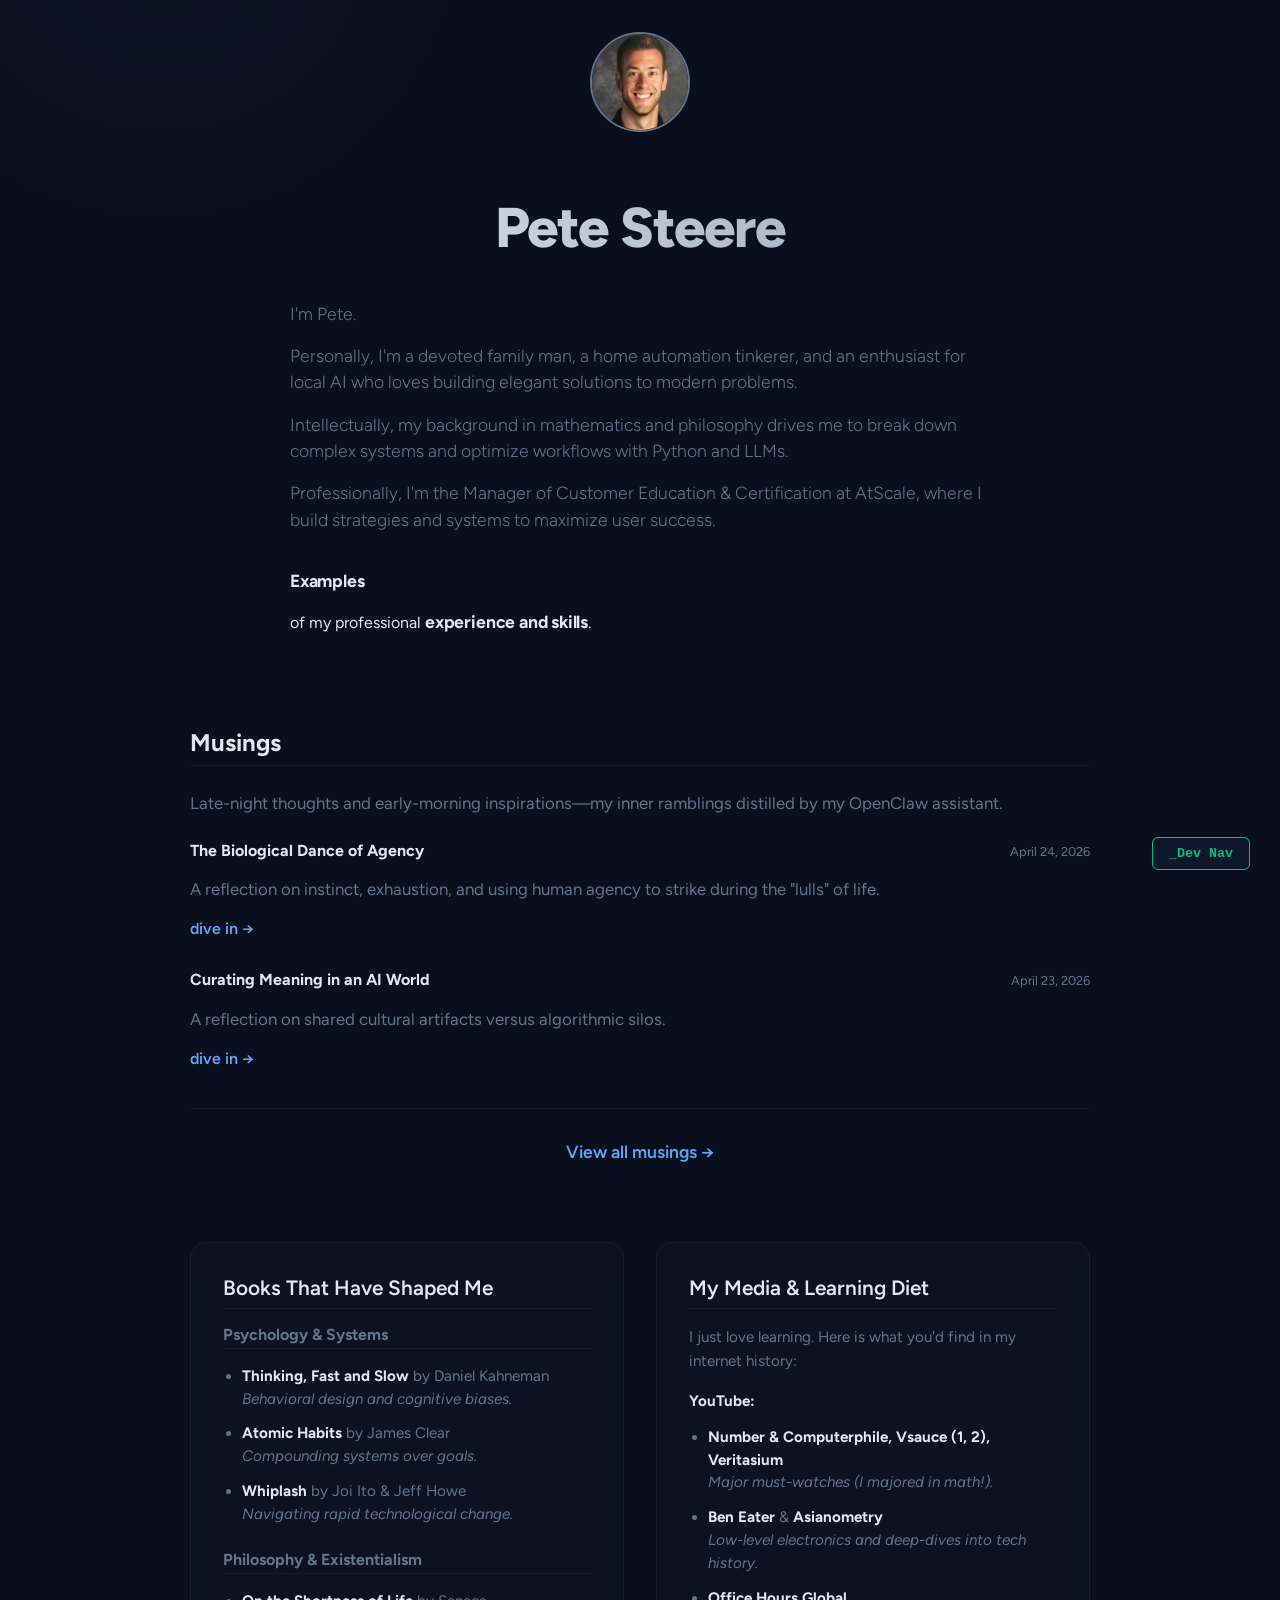
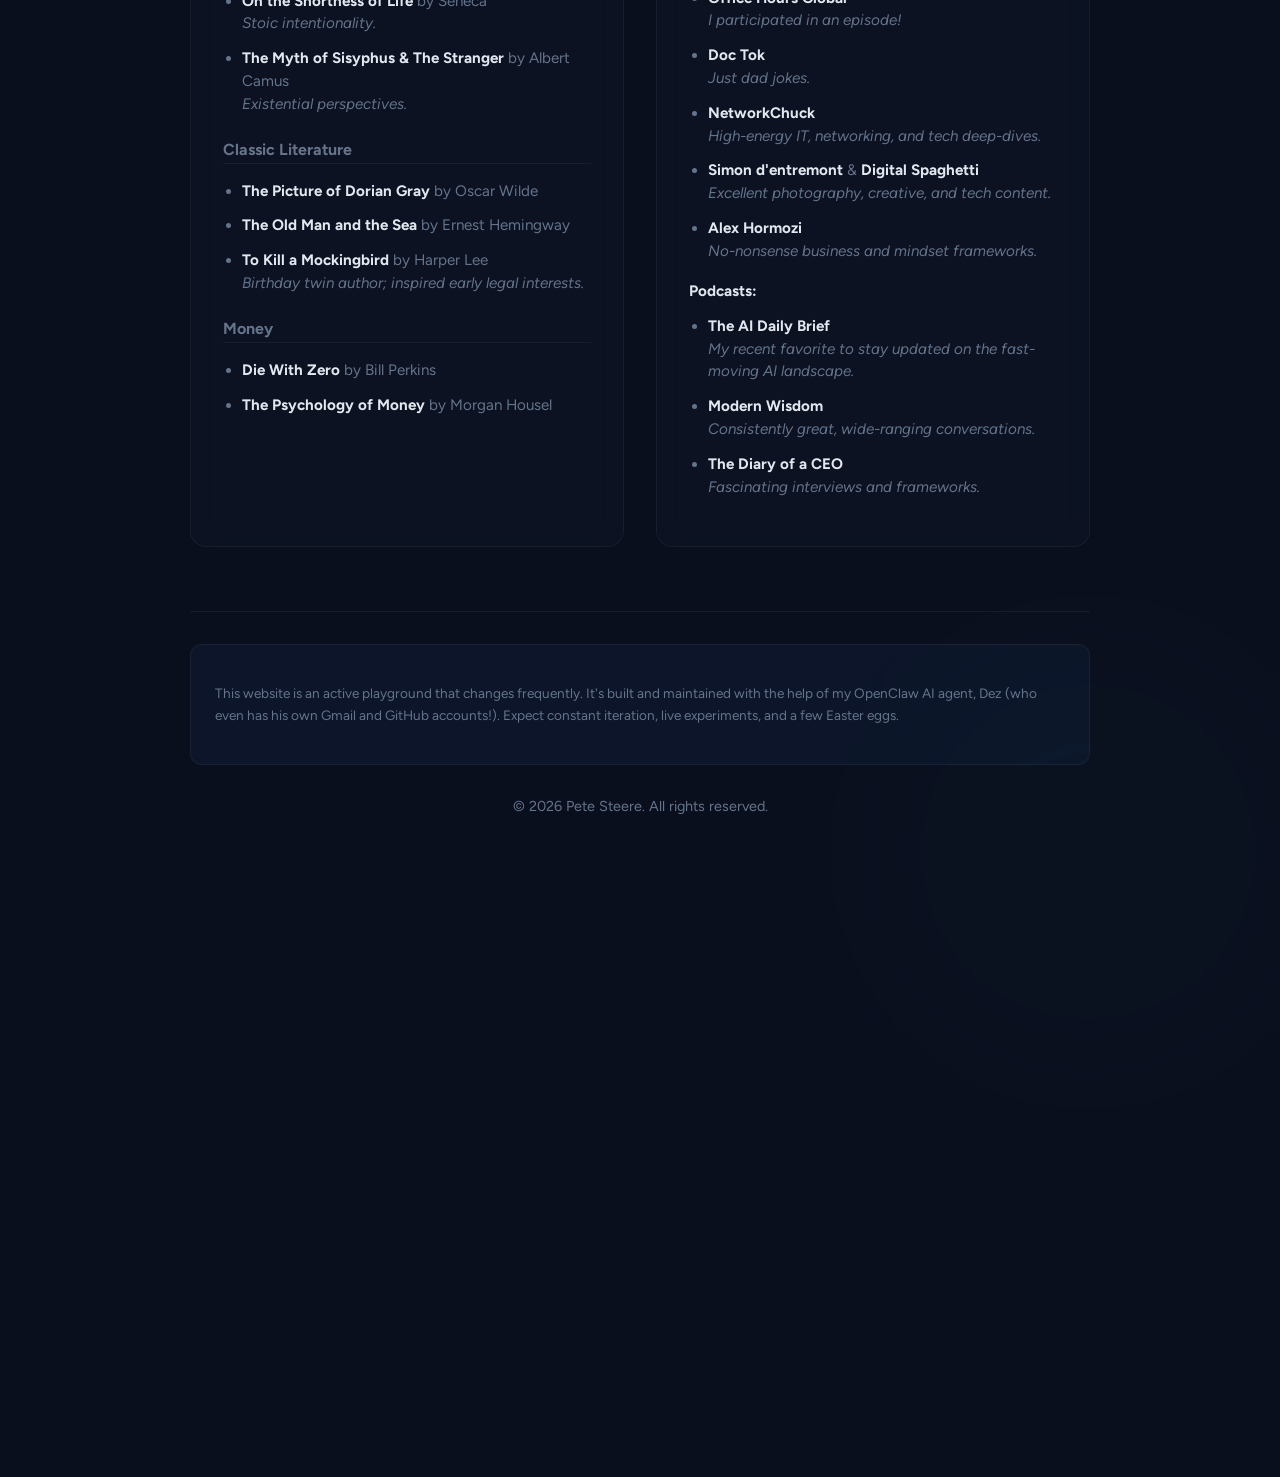
==== index.html @ fd62c3a9 "Correct Doc Tok name and force navigation links to wrap naturally" ====
<!DOCTYPE html>
<html lang="en">
<head>
    <meta charset="UTF-8">
    <meta name="viewport" content="width=device-width, initial-scale=1.0">
    <title>Pete Steere | Professional Portfolio</title>
    <link rel="preconnect" href="https://fonts.googleapis.com">
    <link rel="preconnect" href="https://fonts.gstatic.com" crossorigin>
    <link href="https://fonts.googleapis.com/css2?family=Figtree:ital,wght@0,300..900;1,300..900&family=Inter:ital,opsz,wght@0,14..32,100..900;1,14..32,100..900&display=swap" rel="stylesheet">
    <link rel="stylesheet" href="style.css">
</head>
<body>
    <div class="ambient-light light-1"></div>
    <div class="ambient-light light-2"></div>
    
    <div class="container">
        <header>
            <img src="Portfolio/assets/documents/headshot_pete.png" 
                 alt="Pete Headshot" 
                 class="headshot-img"
                 style="margin-top: 2rem;">
            <h1>Pete Steere</h1>
            
            <div class="intro-block">
                <p>I'm Pete.</p>
                <p>Personally, I'm a devoted family man, a home automation tinkerer, and an enthusiast for local AI who loves building elegant solutions to modern problems.</p>
                <p>Intellectually, my background in mathematics and philosophy drives me to break down complex systems and optimize workflows with Python and LLMs.</p>
                <p>Professionally, I'm the Manager of Customer Education & Certification at AtScale, where I build strategies and systems to maximize user success.</p>
                <br>
                <p>
                    <a href="Portfolio/index.html" class="text-link portfolio-link"><span class="wave-text">Examples</span><div class="link-glow"></div></a> 
                    of my professional 
                    <a href="AboutMe/index.html" class="text-link about-link"><span class="wave-text">experience and skills</span><div class="link-glow"></div></a>.
                </p>
            </div>
        </header>

        <section class="info-section">
            <div class="content-block" style="grid-column: 1 / -1;">
                <h2>Musings</h2>
                <p>Late-night thoughts and early-morning inspirations—my inner ramblings distilled by my OpenClaw assistant.</p>
                
                <div style="margin-top: 1.5rem;">
                    <div style="display: flex; justify-content: space-between; align-items: baseline; margin-bottom: 0.5rem;">
                        <strong>The Biological Dance of Agency</strong>
                        <span style="color: var(--text-muted); font-size: 0.8rem;">April 24, 2026</span>
                    </div>
                    <p style="margin-bottom: 0.5rem;">A reflection on instinct, exhaustion, and using human agency to strike during the "lulls" of life.</p>
                    <a href="Musings/index.html#biological-dance" class="article-link">dive in &rarr;</a>
                </div>

                <div style="margin-top: 2rem;">
                    <div style="display: flex; justify-content: space-between; align-items: baseline; margin-bottom: 0.5rem;">
                        <strong>Curating Meaning in an AI World</strong>
                        <span style="color: var(--text-muted); font-size: 0.8rem;">April 23, 2026</span>
                    </div>
                    <p style="margin-bottom: 0.5rem;">A reflection on shared cultural artifacts versus algorithmic silos.</p>
                    <a href="Musings/index.html#ai-world" class="article-link">dive in &rarr;</a>
                </div>

                <div style="margin-top: 2.5rem; text-align: center; border-top: 1px solid var(--border-color); padding-top: 1.5rem;">
                    <a href="Musings/index.html" class="article-link" style="font-size: 1.1rem;">View all musings &rarr;</a>
                </div>
            </div>
            
            <div class="info-card">
                <h2>Books That Have Shaped Me</h2>
                
                <h3 style="font-size: 1rem; color: var(--text-muted); margin-top: 0.5rem; border-bottom: 1px solid var(--border-color); padding-bottom: 0.25rem;">Psychology & Systems</h3>
                <ul>
                    <li><strong>Thinking, Fast and Slow</strong> by Daniel Kahneman<br><em>Behavioral design and cognitive biases.</em></li>
                    <li><strong>Atomic Habits</strong> by James Clear<br><em>Compounding systems over goals.</em></li>
                    <li><strong>Whiplash</strong> by Joi Ito & Jeff Howe<br><em>Navigating rapid technological change.</em></li>
                </ul>

                <h3 style="font-size: 1rem; color: var(--text-muted); margin-top: 1.5rem; border-bottom: 1px solid var(--border-color); padding-bottom: 0.25rem;">Philosophy & Existentialism</h3>
                <ul>
                    <li><strong>On the Shortness of Life</strong> by Seneca<br><em>Stoic intentionality.</em></li>
                    <li><strong>The Myth of Sisyphus & The Stranger</strong> by Albert Camus<br><em>Existential perspectives.</em></li>
                </ul>

                <h3 style="font-size: 1rem; color: var(--text-muted); margin-top: 1.5rem; border-bottom: 1px solid var(--border-color); padding-bottom: 0.25rem;">Classic Literature</h3>
                <ul>
                    <li><strong>The Picture of Dorian Gray</strong> by Oscar Wilde</li>
                    <li><strong>The Old Man and the Sea</strong> by Ernest Hemingway</li>
                    <li><strong>To Kill a Mockingbird</strong> by Harper Lee<br><em>Birthday twin author; inspired early legal interests.</em></li>
                </ul>
                
                <h3 style="font-size: 1rem; color: var(--text-muted); margin-top: 1.5rem; border-bottom: 1px solid var(--border-color); padding-bottom: 0.25rem;">Money</h3>
                <ul>
                    <li><strong>Die With Zero</strong> by Bill Perkins</li>
                    <li><strong>The Psychology of Money</strong> by Morgan Housel</li>
                </ul>
            </div>

            <div class="info-card">
                <h2>My Media & Learning Diet</h2>
                <p>I just love learning. Here is what you'd find in my internet history:</p>
                
                <p style="margin-top: 1rem;"><strong>YouTube:</strong></p>
                <ul>
                    <li><strong><a href="https://www.youtube.com/@numberphile" target="_blank" style="color: inherit; text-decoration: none;">Number</a> & <a href="https://www.youtube.com/@computerphile" target="_blank" style="color: inherit; text-decoration: none;">Computerphile</a>, <a href="https://www.youtube.com/@vsauce" target="_blank" style="color: inherit; text-decoration: none;">Vsauce (1, 2)</a>, <a href="https://www.youtube.com/@veritasium" target="_blank" style="color: inherit; text-decoration: none;">Veritasium</a></strong><br><em>Major must-watches (I majored in math!).</em></li>
                    <li><a href="https://www.youtube.com/@BenEater" target="_blank" style="color: inherit; text-decoration: none;"><strong>Ben Eater</strong></a> & <a href="https://www.youtube.com/@Asianometry" target="_blank" style="color: inherit; text-decoration: none;"><strong>Asianometry</strong></a><br><em>Low-level electronics and deep-dives into tech history.</em></li>
                    <li><a href="https://www.youtube.com/@OfficeHoursGlobal" target="_blank" style="color: inherit; text-decoration: none;"><strong>Office Hours Global</strong></a><br><em>I participated in an episode!</em></li>
                    <li><a href="https://www.youtube.com/@doctok" target="_blank" style="color: inherit; text-decoration: none;"><strong>Doc Tok</strong></a><br><em>Just dad jokes.</em></li>
                    <li><a href="https://www.youtube.com/@NetworkChuck" target="_blank" style="color: inherit; text-decoration: none;"><strong>NetworkChuck</strong></a><br><em>High-energy IT, networking, and tech deep-dives.</em></li>
                    <li><a href="https://www.youtube.com/@simon_dentremont" target="_blank" style="color: inherit; text-decoration: none;"><strong>Simon d'entremont</strong></a> & <a href="https://www.youtube.com/@digspaghetti" target="_blank" style="color: inherit; text-decoration: none;"><strong>Digital Spaghetti</strong></a><br><em>Excellent photography, creative, and tech content.</em></li>
                    <li><a href="https://www.youtube.com/@AlexHormozi" target="_blank" style="color: inherit; text-decoration: none;"><strong>Alex Hormozi</strong></a><br><em>No-nonsense business and mindset frameworks.</em></li>
                </ul>

                <p style="margin-top: 1rem;"><strong>Podcasts:</strong></p>
                <ul>
                    <li><a href="https://open.spotify.com/show/3689v9bc779nU9p9AfN6uB" target="_blank" style="color: inherit; text-decoration: none;"><strong>The AI Daily Brief</strong></a><br><em>My recent favorite to stay updated on the fast-moving AI landscape.</em></li>
                    <li><a href="https://www.youtube.com/@ChrisWillx" target="_blank" style="color: inherit; text-decoration: none;"><strong>Modern Wisdom</strong></a><br><em>Consistently great, wide-ranging conversations.</em></li>
                    <li><a href="https://www.youtube.com/@DiaryOfACEO" target="_blank" style="color: inherit; text-decoration: none;"><strong>The Diary of a CEO</strong></a><br><em>Fascinating interviews and frameworks.</em></li>
                </ul>
            </div>
        </section>

        <footer>
            <div class="footer-disclaimer">
                <p>This website is an active playground that changes frequently. It's built and maintained with the help of my OpenClaw AI agent, Dez (who even has his own Gmail and GitHub accounts!). Expect constant iteration, live experiments, and a few Easter eggs.</p>
            </div>
            <p>&copy; 2026 Pete Steere. All rights reserved.</p>
        </footer>
    </div>
    <script src="terminal.js"></script>
    <script>
        // Wrap letters for wave animation
        document.querySelectorAll('.wave-text').forEach(el => {
            const text = el.innerText;
            el.innerHTML = text.split('').map((letter, i) => {
                if (letter === ' ') return '<span>&nbsp;</span>';
                return `<span style="animation-delay: ${i * 0.05}s">${letter}</span>`;
            }).join('');
        });
    </script>
</body>
</html>
---- style.css ----
:root {
    --primary: #60a5fa; /* Muted blue */
    --secondary: #34d399; /* Muted emerald */
    --bg-base: #0a0f1e; /* Deeper, cooler slate */
    --bg-surface: rgba(15, 23, 42, 0.4); /* Darker glass */
    --text-main: #e2e8f0; /* Soft white/grey */
    --text-muted: #64748b; /* Muted slate grey */
    --border-color: rgba(255, 255, 255, 0.05); /* Very subtle borders */
}

* {
    box-sizing: border-box;
}

body {
    font-family: 'Figtree', 'Inter', -apple-system, BlinkMacSystemFont, 'Segoe UI', Roboto, Helvetica, Arial, sans-serif;
    background-color: var(--bg-base);
    color: var(--text-main);
    margin: 0;
    padding: 0;
    display: flex;
    justify-content: center;
    align-items: center;
    min-height: 100vh;
    overflow-x: hidden;
    position: relative;
}

/* Elegant ambient light effects */
.ambient-light {
    position: absolute;
    border-radius: 50%;
    filter: blur(120px);
    z-index: 0;
    opacity: 0.4; /* Significantly muted */
    animation: float 12s infinite alternate ease-in-out;
}

.light-1 {
    width: 45vw;
    height: 45vw;
    background: radial-gradient(circle, rgba(96, 165, 250, 0.15) 0%, rgba(10, 15, 30, 0) 70%);
    top: -15%;
    left: -10%;
}

.light-2 {
    width: 40vw;
    height: 40vw;
    background: radial-gradient(circle, rgba(52, 211, 153, 0.1) 0%, rgba(10, 15, 30, 0) 70%);
    bottom: -10%;
    right: -5%;
    animation-delay: -3s;
    animation-duration: 15s;
}

@keyframes float {
    0% { transform: translate(0, 0) scale(1); }
    50% { transform: translate(5%, 10%) scale(1.1); }
    100% { transform: translate(-5%, 5%) scale(0.95); }
}

.container {
    max-width: 900px;
    width: 90%;
    text-align: center;
    z-index: 1;
    position: relative;
}

header {
    margin-bottom: 4rem;
    animation: fadeInDown 1s ease-out;
}

header h1 {
    font-size: 3.5rem;
    font-weight: 800;
    color: var(--text-main);
    margin-bottom: 0.5rem;
    letter-spacing: -1px;
    background: linear-gradient(to right, #e2e8f0, #94a3b8);
    -webkit-background-clip: text;
    -webkit-text-fill-color: transparent;
}

header p {
    font-size: 1.25rem;
    color: var(--text-muted);
    font-weight: 300;
}

.intro-block {
    max-width: 700px;
    margin: 2rem auto 0;
    text-align: left;
    display: inline-block; /* Ensure the block only takes as much width as it needs up to max-width */
}

.intro-block p {
    font-size: 1.1rem;
    line-height: 1.5; /* Increased for better link clearance */
    margin: 0 0 1rem 0; /* Return between paragraphs, no indent */
    color: var(--text-muted);
    text-align: left;
}

.text-link {
    text-decoration: none;
    color: var(--text-main);
    position: relative;
    transition: all 0.3s ease;
    display: inline;
}

.text-link span {
    font-size: 1.1rem; /* Match paragraph size */
    font-weight: 700;
    letter-spacing: -0.2px;
    z-index: 2;
    position: relative;
    display: inline;
    color: var(--text-main);
}

.link-glow {
    position: absolute;
    width: 150%;
    height: 150%;
    background: var(--primary);
    filter: blur(25px);
    border-radius: 50%;
    opacity: 0;
    transition: opacity 0.4s ease;
    pointer-events: none;
    top: 50%;
    left: 50%;
    transform: translate(-50%, -50%);
    z-index: 1;
}

.portfolio-link:hover span {
    color: var(--primary);
}

.portfolio-link:hover .link-glow {
    opacity: 0.4;
}

.about-link:hover span {
    color: var(--secondary);
}

.about-link:hover .link-glow {
    background: var(--secondary);
    opacity: 0.3;
}

/* Wave Text Animation */
.wave-text span {
    display: inline-block;
    transition: transform 0.3s ease;
}

.text-link:hover .wave-text span {
    animation: wave 0.8s ease-in-out infinite;
}

@keyframes wave {
    0%, 100% { transform: translateY(0); }
    50% { transform: translateY(-5px); }
}

.headshot-img {
    width: 100px;
    height: 100px;
    border-radius: 50%;
    object-fit: cover;
    border: 2px solid var(--text-muted);
    margin-bottom: 20px;
    animation: borderBreathe 4s infinite alternate ease-in-out;
}

@keyframes borderBreathe {
    0% {
        border-color: rgba(148, 163, 184, 0.2);
        box-shadow: 0 0 5px rgba(148, 163, 184, 0.1);
    }
    100% {
        border-color: rgba(148, 163, 184, 0.7);
        box-shadow: 0 0 15px rgba(148, 163, 184, 0.5);
    }
}

@keyframes fadeInDown {
    from {
        opacity: 0;
        transform: translateY(-20px);
    }
    to {
        opacity: 1;
        transform: translateY(0);
    }
}

/* Home Page Content Sections */
.disclaimer {
    background: rgba(148, 163, 184, 0.05);
    border-left: 2px solid var(--primary);
    padding: 1rem 1.5rem;
    margin-bottom: 2.5rem;
    border-radius: 0 8px 8px 0;
    text-align: left;
    font-size: 0.9rem;
    color: var(--text-muted);
    line-height: 1.5;
    animation: fadeInDown 1.2s ease-out;
}

.info-section {
    display: grid;
    grid-template-columns: 1fr;
    gap: 2rem;
    margin-top: 3rem;
    margin-bottom: 3rem;
}

@media (min-width: 768px) {
    .info-section {
        grid-template-columns: 1fr 1fr;
    }
}

.info-card {
    background: var(--bg-surface);
    backdrop-filter: blur(12px);
    -webkit-backdrop-filter: blur(12px);
    padding: 2rem;
    border-radius: 16px;
    border: 1px solid var(--border-color);
    text-align: left;
    color: var(--text-main);
    transition: transform 0.3s ease;
}

.info-card:hover {
    transform: translateY(-4px);
    border-color: rgba(255, 255, 255, 0.2);
}

.info-card h2 {
    margin-top: 0;
    font-size: 1.3rem;
    font-weight: 600;
    color: var(--text-main);
    border-bottom: 1px solid var(--border-color);
    padding-bottom: 0.5rem;
    margin-bottom: 1rem;
}

/* Plain Content Blocks (No Cards) */
.content-block {
    text-align: left;
    color: var(--text-main);
    margin-bottom: 2rem;
    padding: 1rem 0;
}

.content-block p {
    text-align: left;
}

.content-block h2 {
    margin-top: 0;
    font-size: 1.5rem;
    font-weight: 700;
    color: var(--text-main);
    border-bottom: 1px solid var(--border-color);
    padding-bottom: 0.5rem;
    margin-bottom: 1.5rem;
}

.content-block p {
    color: var(--text-muted);
    line-height: 1.6;
    font-size: 1.05rem;
    margin-bottom: 1rem;
}

.info-card p {
    color: var(--text-muted);
    line-height: 1.6;
    font-size: 0.95rem;
    margin-bottom: 0.75rem;
}

.info-card ul {
    padding-left: 1.2rem;
    margin-top: 0.5rem;
}

.info-card li {
    color: var(--text-muted);
    line-height: 1.5;
    font-size: 0.95rem;
    margin-bottom: 0.75rem;
}

.info-card strong {
    color: var(--text-main);
}

/* Footer & Disclaimer Styles */
footer {
    margin-top: 4rem;
    padding-top: 2rem;
    padding-bottom: 2rem;
    border-top: 1px solid var(--border-color);
    color: var(--text-muted);
    font-size: 0.9rem;
}

.footer-disclaimer {
    background: rgba(59, 130, 246, 0.05);
    border: 1px solid var(--border-color);
    padding: 1.5rem;
    margin-bottom: 2rem;
    border-radius: 12px;
    text-align: left;
    font-size: 0.85rem;
    color: var(--text-muted);
    line-height: 1.6;
}

.footer-disclaimer strong {
    color: var(--text-main);
}

.article-link {
    display: inline-block;
    margin-top: 0.5rem;
    color: var(--primary);
    text-decoration: none;
    font-weight: 600;
}

.article-link:hover {
    text-decoration: underline;
}

/* Dev Nav Terminal */
#dev-nav-wrapper {
    position: fixed;
    bottom: 30px;
    right: 30px;
    z-index: 100;
    font-family: 'Courier New', Courier, monospace;
    display: flex;
    flex-direction: column;
    align-items: flex-end;
}

#dev-nav-toggle {
    background: var(--bg-base);
    color: var(--secondary);
    border: 1px solid var(--secondary);
    padding: 8px 16px;
    cursor: pointer;
    font-family: inherit;
    font-weight: bold;
    border-radius: 6px;
    transition: all 0.2s ease;
}

#dev-nav-toggle:hover {
    background: var(--secondary);
    color: var(--bg-base);
}

#dev-terminal {
    background: rgba(15, 23, 42, 0.95);
    border: 1px solid var(--secondary);
    width: 380px;
    height: 280px;
    margin-bottom: 12px;
    border-radius: 8px;
    display: flex;
    flex-direction: column;
    padding: 12px;
    color: var(--secondary);
    box-shadow: 0 10px 30px rgba(0,0,0,0.5);
    transition: opacity 0.3s ease, transform 0.3s ease;
    transform-origin: bottom right;
}

#dev-terminal.hidden {
    opacity: 0;
    transform: scale(0.9) translateY(20px);
    pointer-events: none;
}

#terminal-output {
    flex-grow: 1;
    overflow-y: auto;
    margin-bottom: 10px;
    font-size: 0.9rem;
    line-height: 1.4;
}

#terminal-output div {
    margin-bottom: 4px;
}

#terminal-input-line {
    display: flex;
    align-items: center;
    border-top: 1px solid rgba(16, 185, 129, 0.3);
    padding-top: 8px;
}

.prompt {
    margin-right: 8px;
    font-weight: bold;
}

#terminal-input {
    background: transparent;
    border: none;
    color: var(--secondary);
    font-family: inherit;
    font-size: 0.9rem;
    flex-grow: 1;
    outline: none;
}
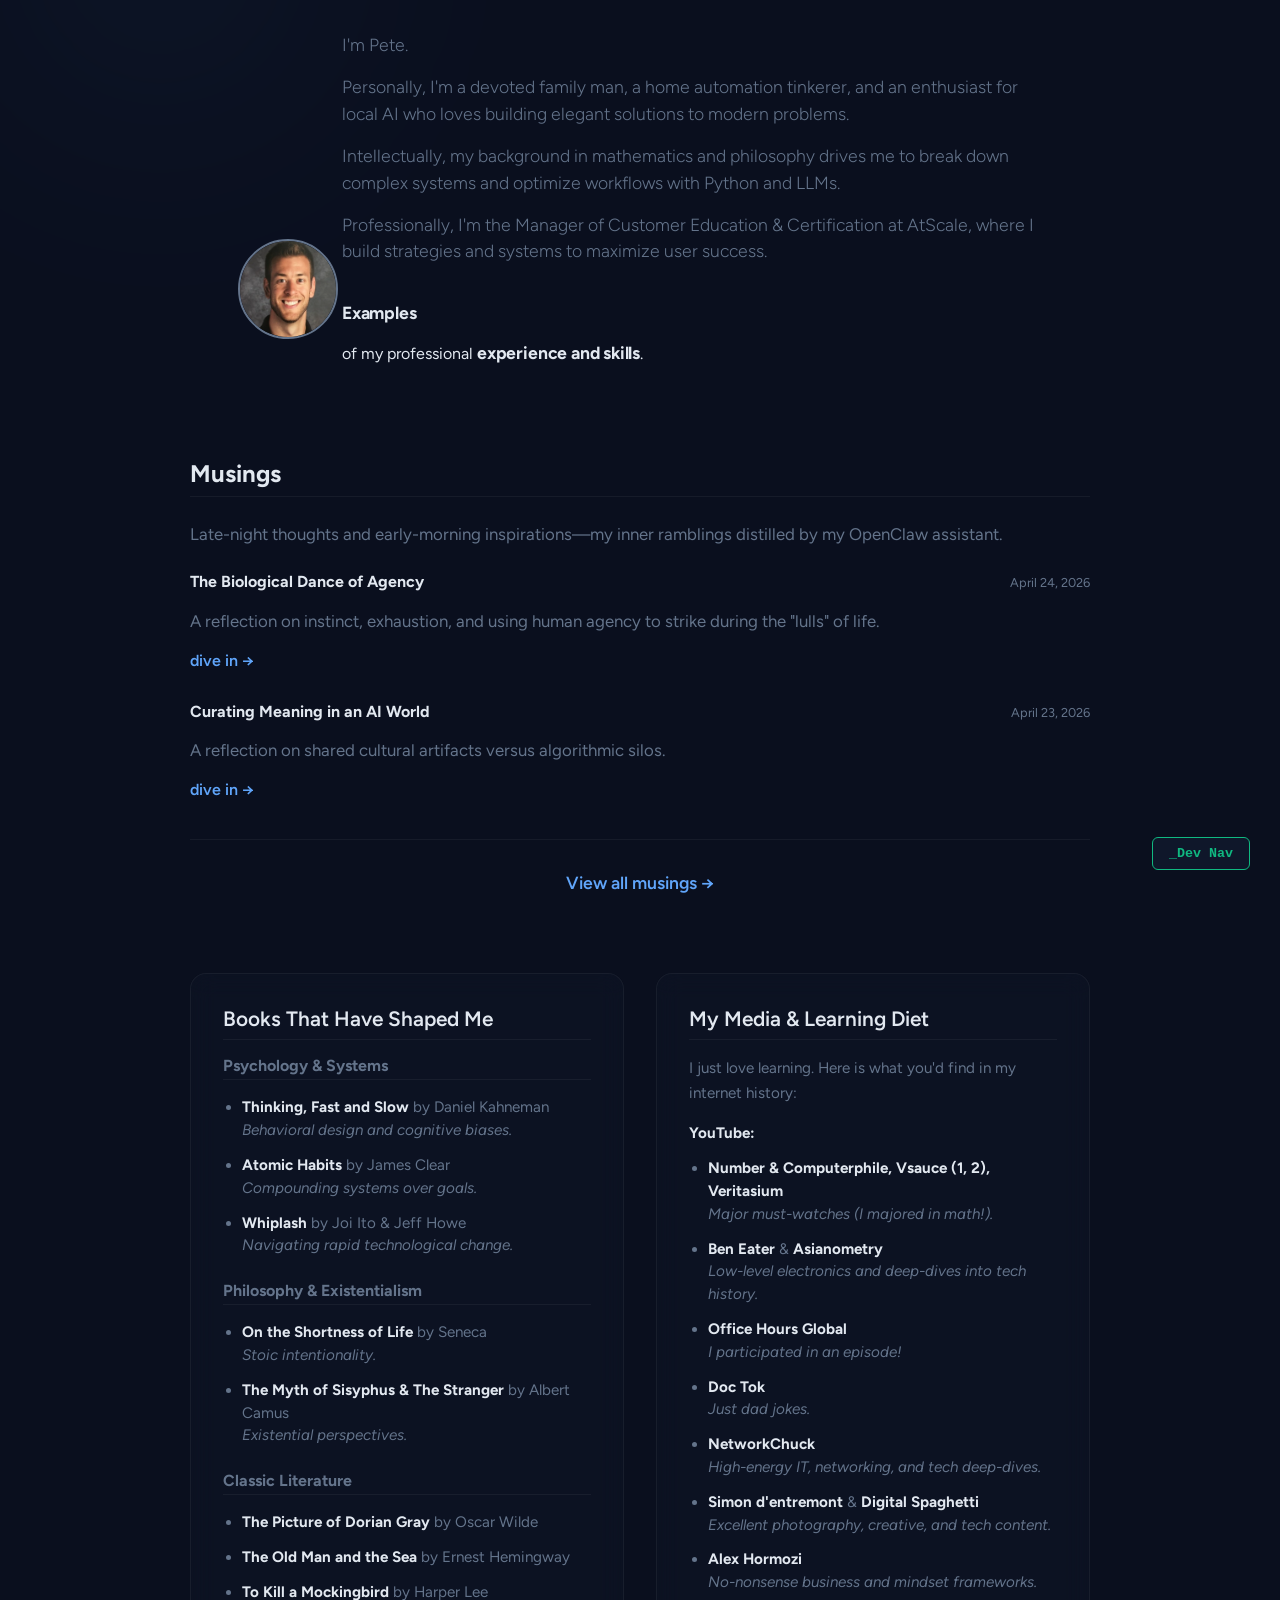
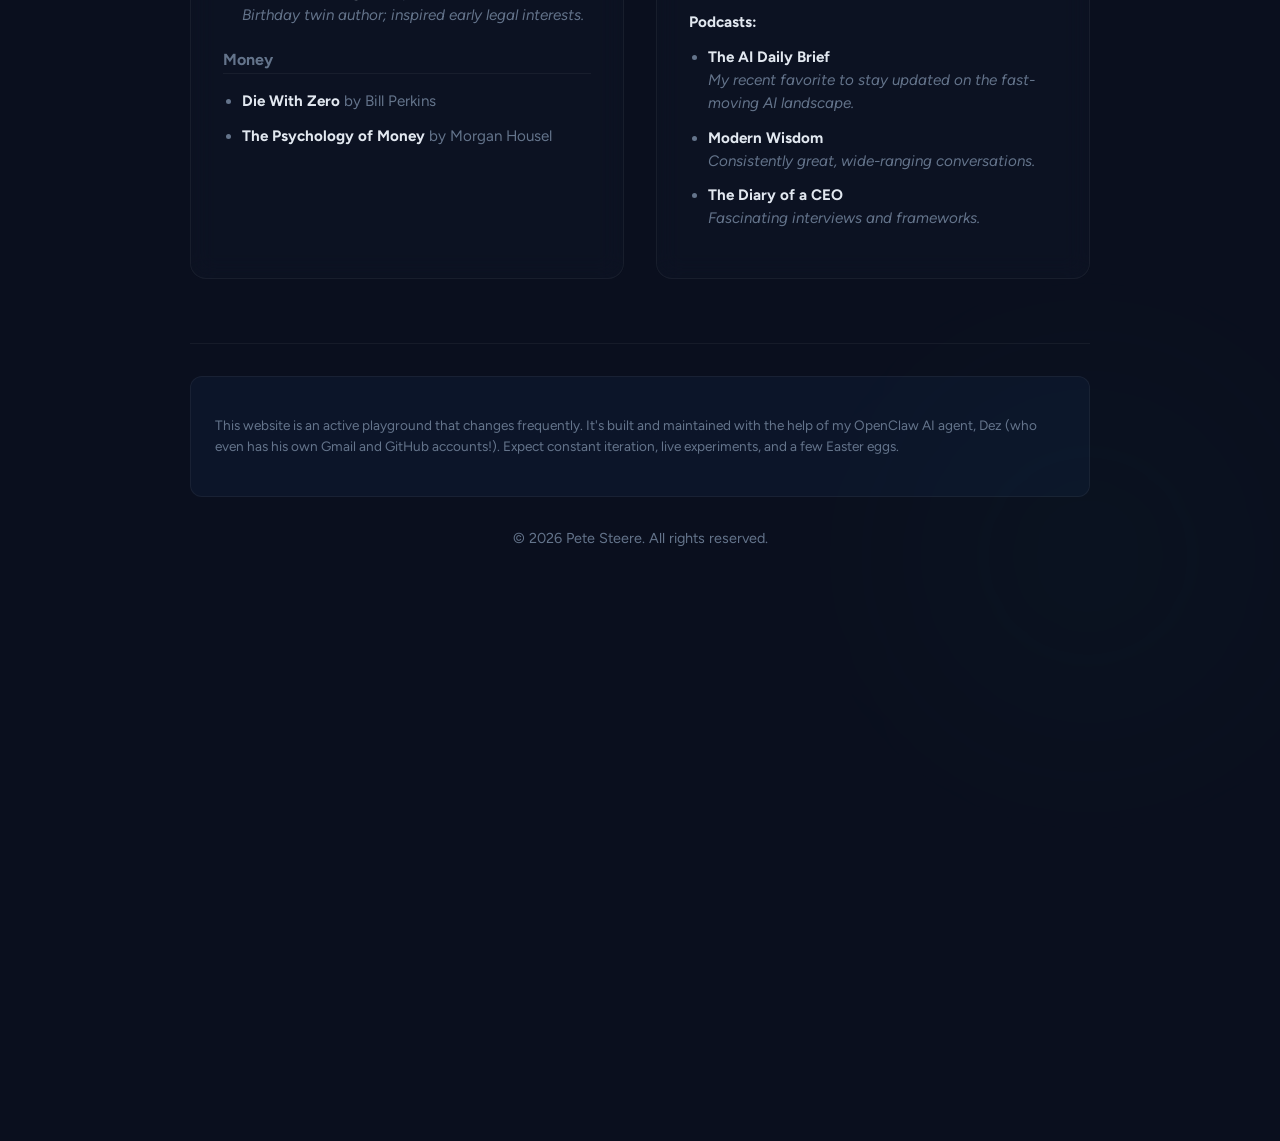
==== commit 8707bd9f: "Remove h1 name title from homepage" ====
--- a/index.html
+++ b/index.html
@@ -19,7 +19,6 @@
                  alt="Pete Headshot" 
                  class="headshot-img"
                  style="margin-top: 2rem;">
-            <h1>Pete Steere</h1>
             
             <div class="intro-block">
                 <p>I'm Pete.</p>
@@ -27,7 +26,7 @@
                 <p>Intellectually, my background in mathematics and philosophy drives me to break down complex systems and optimize workflows with Python and LLMs.</p>
                 <p>Professionally, I'm the Manager of Customer Education & Certification at AtScale, where I build strategies and systems to maximize user success.</p>
                 <br>
-                <p>
+                <p style="white-space: nowrap;">
                     <a href="Portfolio/index.html" class="text-link portfolio-link"><span class="wave-text">Examples</span><div class="link-glow"></div></a> 
                     of my professional 
                     <a href="AboutMe/index.html" class="text-link about-link"><span class="wave-text">experience and skills</span><div class="link-glow"></div></a>.
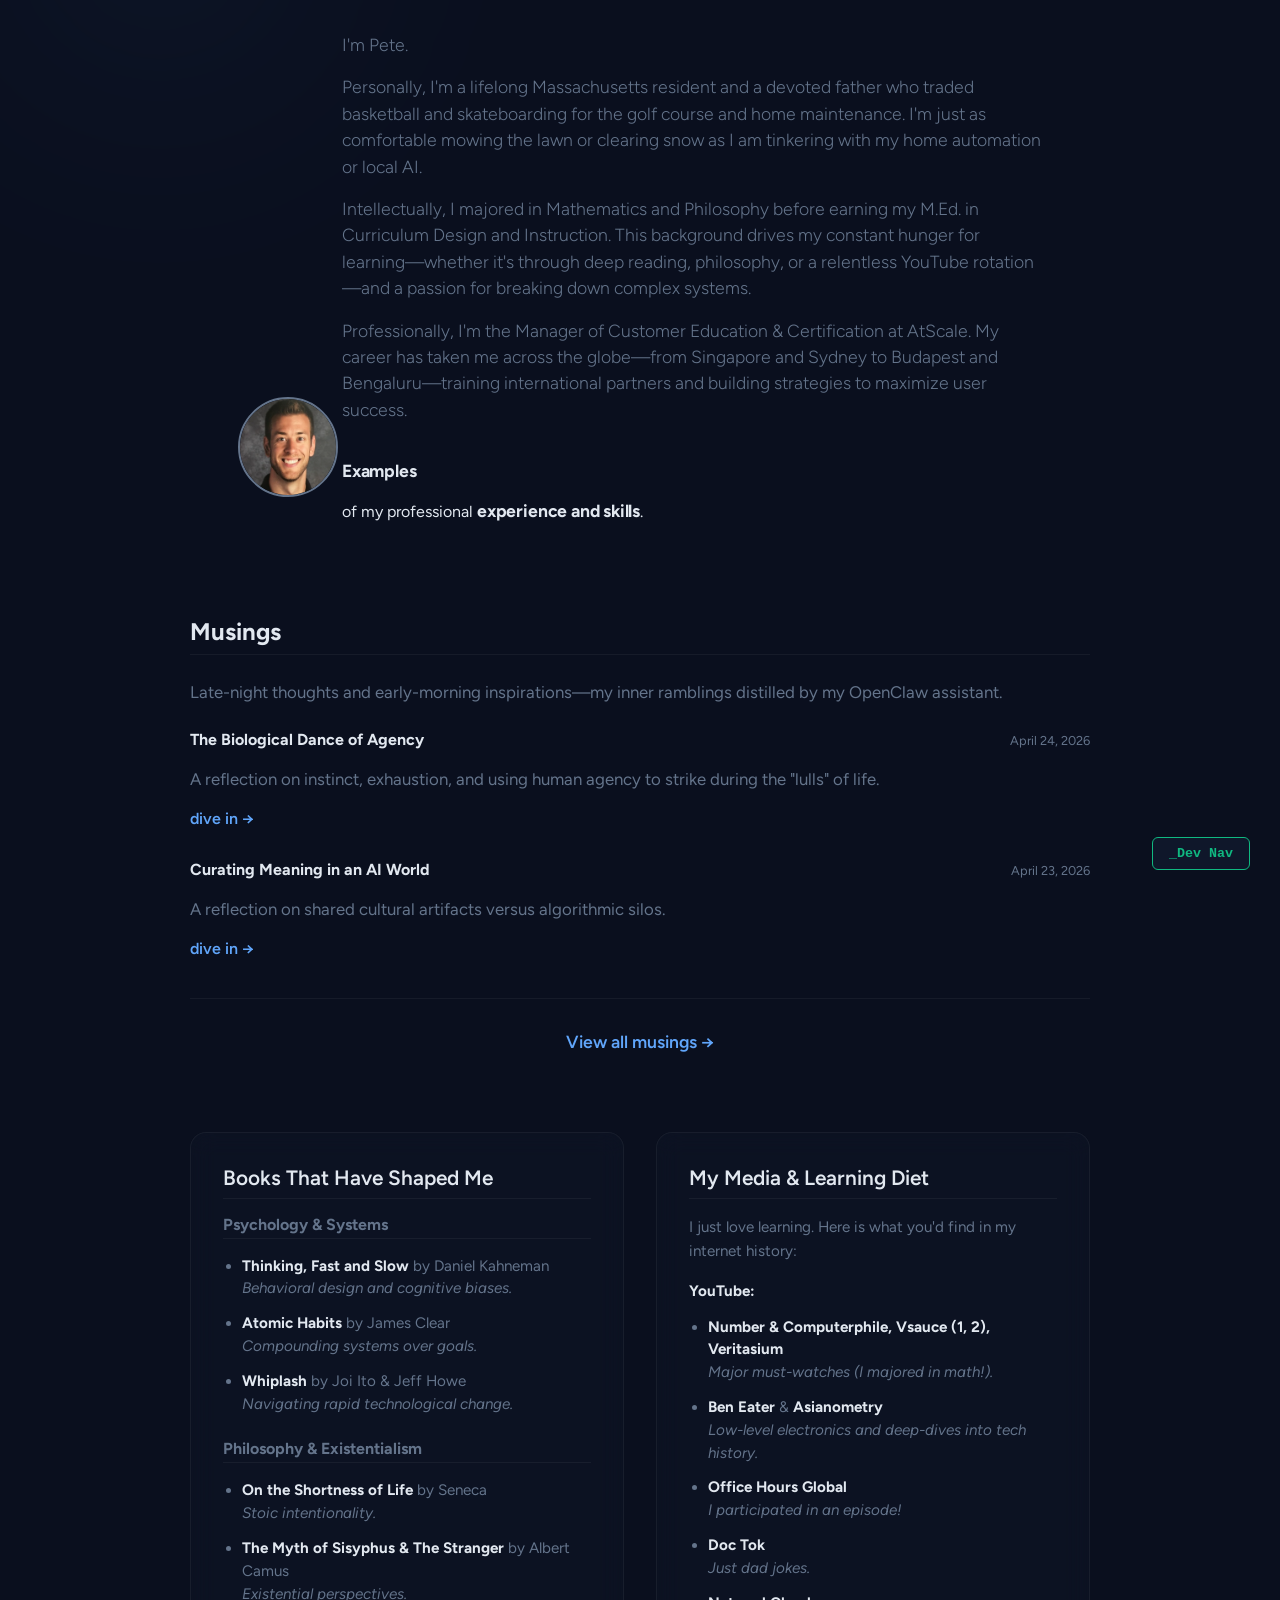
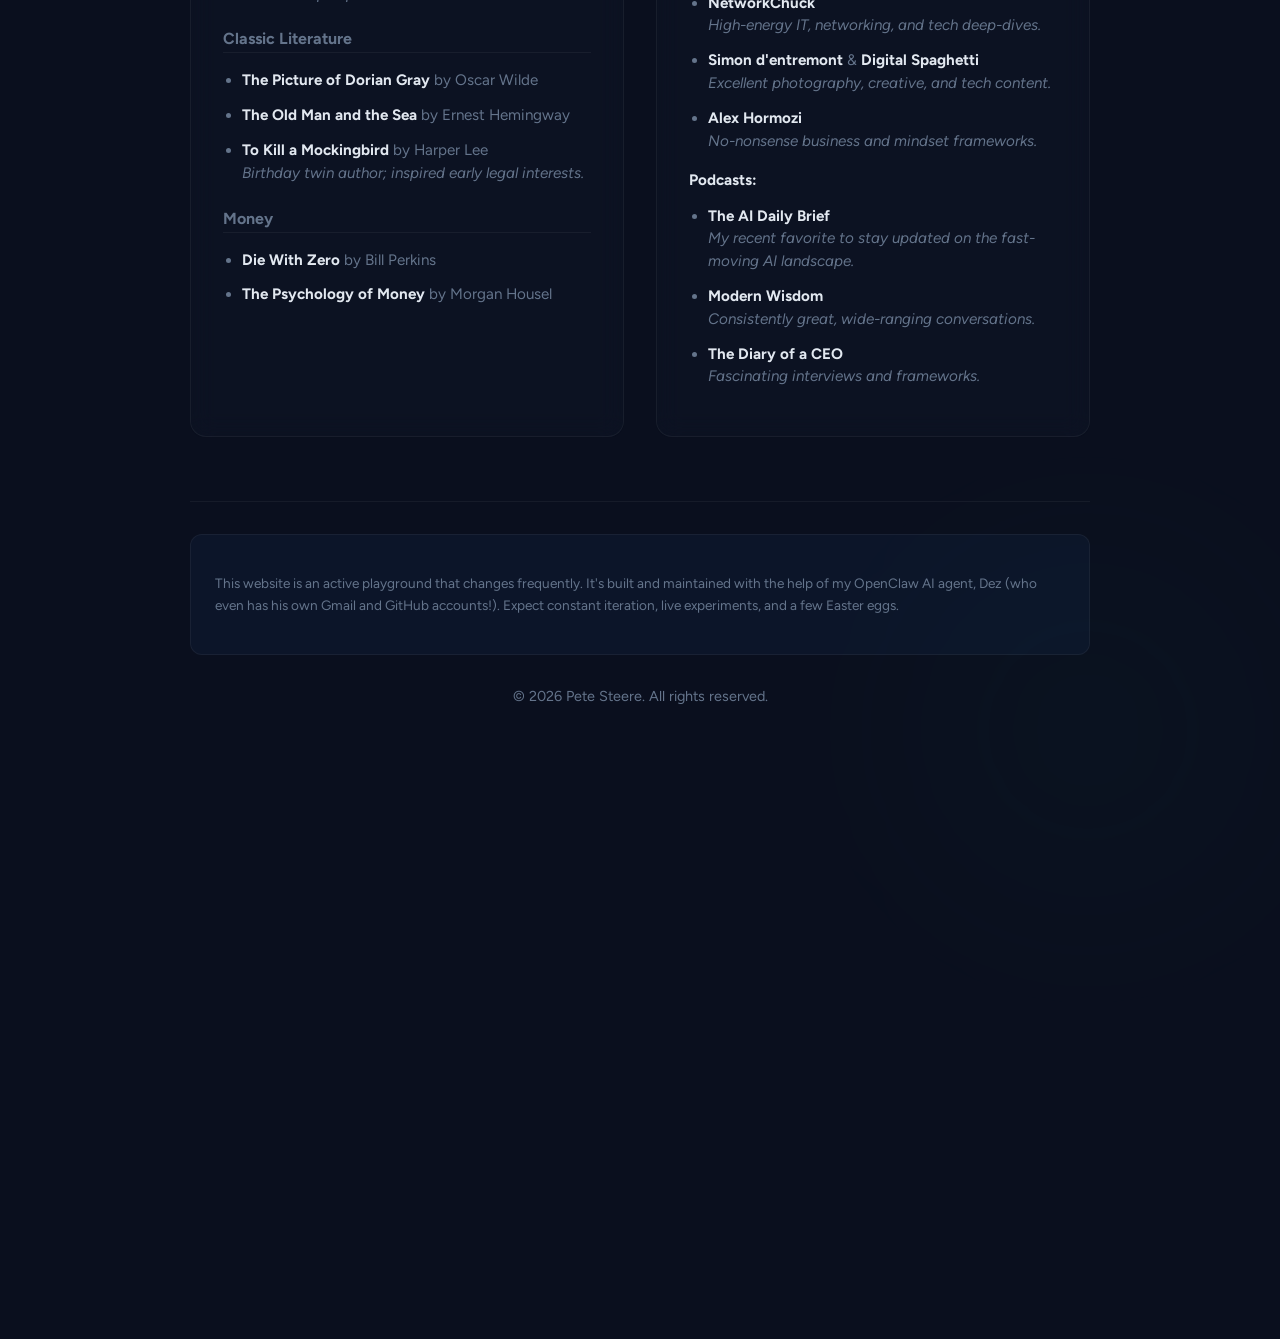
==== commit 29882d2c: "Update and distill intro bio with new personal and educational context" ====
--- a/index.html
+++ b/index.html
@@ -22,9 +22,9 @@
             
             <div class="intro-block">
                 <p>I'm Pete.</p>
-                <p>Personally, I'm a devoted family man, a home automation tinkerer, and an enthusiast for local AI who loves building elegant solutions to modern problems.</p>
-                <p>Intellectually, my background in mathematics and philosophy drives me to break down complex systems and optimize workflows with Python and LLMs.</p>
-                <p>Professionally, I'm the Manager of Customer Education & Certification at AtScale, where I build strategies and systems to maximize user success.</p>
+                <p>Personally, I'm a lifelong Massachusetts resident and a devoted father who traded basketball and skateboarding for the golf course and home maintenance. I'm just as comfortable mowing the lawn or clearing snow as I am tinkering with my home automation or local AI.</p>
+                <p>Intellectually, I majored in Mathematics and Philosophy before earning my M.Ed. in Curriculum Design and Instruction. This background drives my constant hunger for learning—whether it's through deep reading, philosophy, or a relentless YouTube rotation—and a passion for breaking down complex systems.</p>
+                <p>Professionally, I'm the Manager of Customer Education & Certification at AtScale. My career has taken me across the globe—from Singapore and Sydney to Budapest and Bengaluru—training international partners and building strategies to maximize user success.</p>
                 <br>
                 <p style="white-space: nowrap;">
                     <a href="Portfolio/index.html" class="text-link portfolio-link"><span class="wave-text">Examples</span><div class="link-glow"></div></a> 
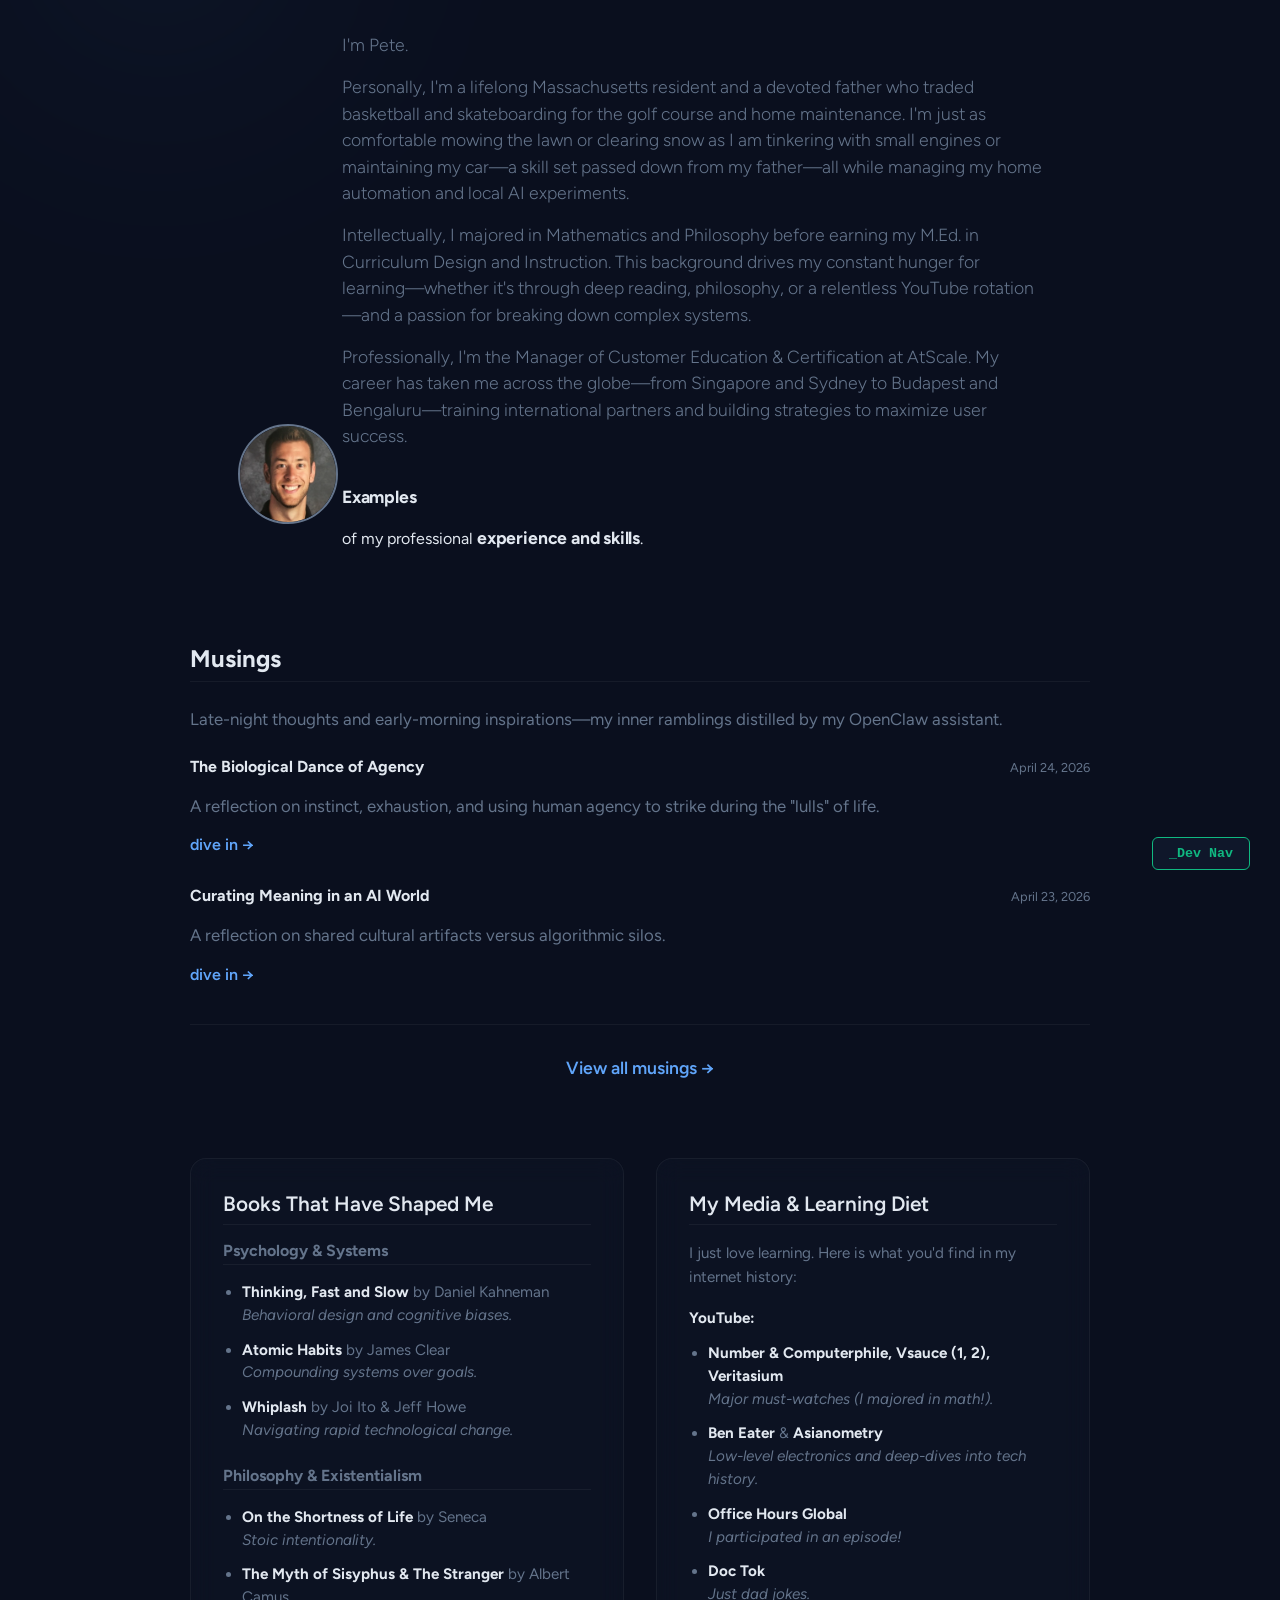
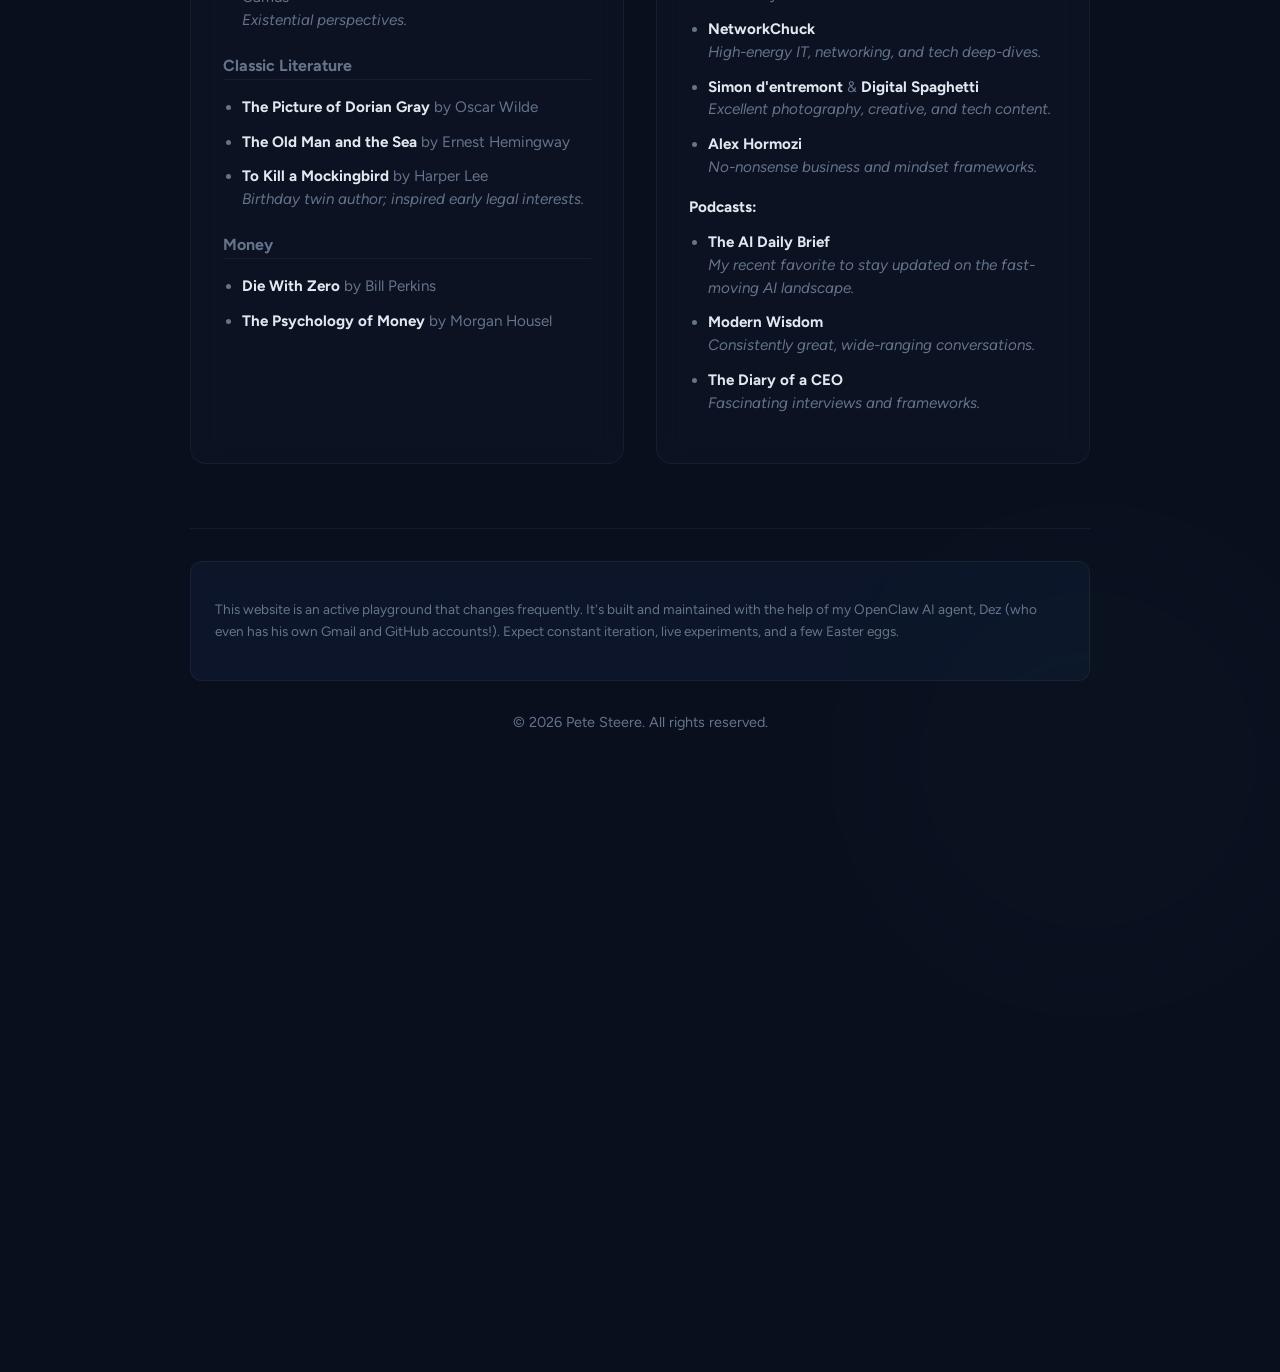
==== commit d9b709b8: "Add engine and car maintenance context to personal bio" ====
--- a/index.html
+++ b/index.html
@@ -22,7 +22,7 @@
             
             <div class="intro-block">
                 <p>I'm Pete.</p>
-                <p>Personally, I'm a lifelong Massachusetts resident and a devoted father who traded basketball and skateboarding for the golf course and home maintenance. I'm just as comfortable mowing the lawn or clearing snow as I am tinkering with my home automation or local AI.</p>
+                <p>Personally, I'm a lifelong Massachusetts resident and a devoted father who traded basketball and skateboarding for the golf course and home maintenance. I'm just as comfortable mowing the lawn or clearing snow as I am tinkering with small engines or maintaining my car—a skill set passed down from my father—all while managing my home automation and local AI experiments.</p>
                 <p>Intellectually, I majored in Mathematics and Philosophy before earning my M.Ed. in Curriculum Design and Instruction. This background drives my constant hunger for learning—whether it's through deep reading, philosophy, or a relentless YouTube rotation—and a passion for breaking down complex systems.</p>
                 <p>Professionally, I'm the Manager of Customer Education & Certification at AtScale. My career has taken me across the globe—from Singapore and Sydney to Budapest and Bengaluru—training international partners and building strategies to maximize user success.</p>
                 <br>
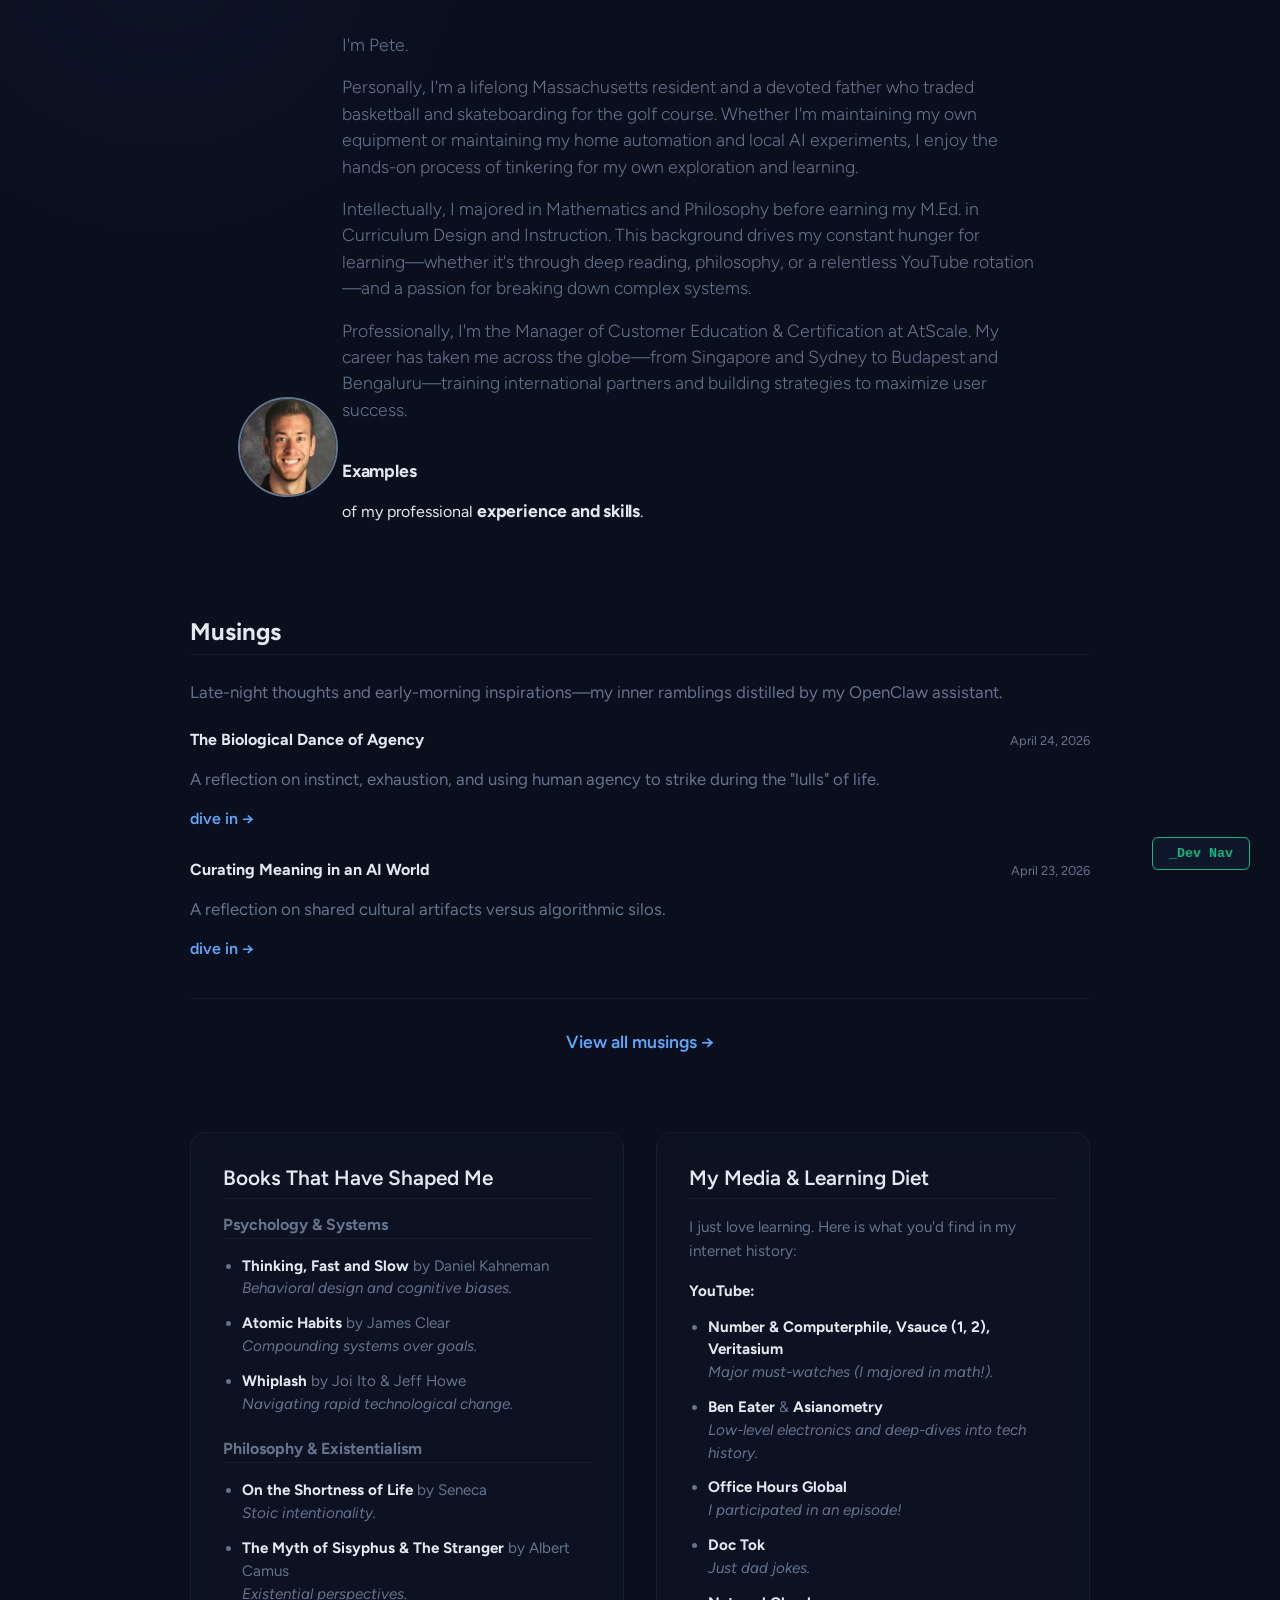
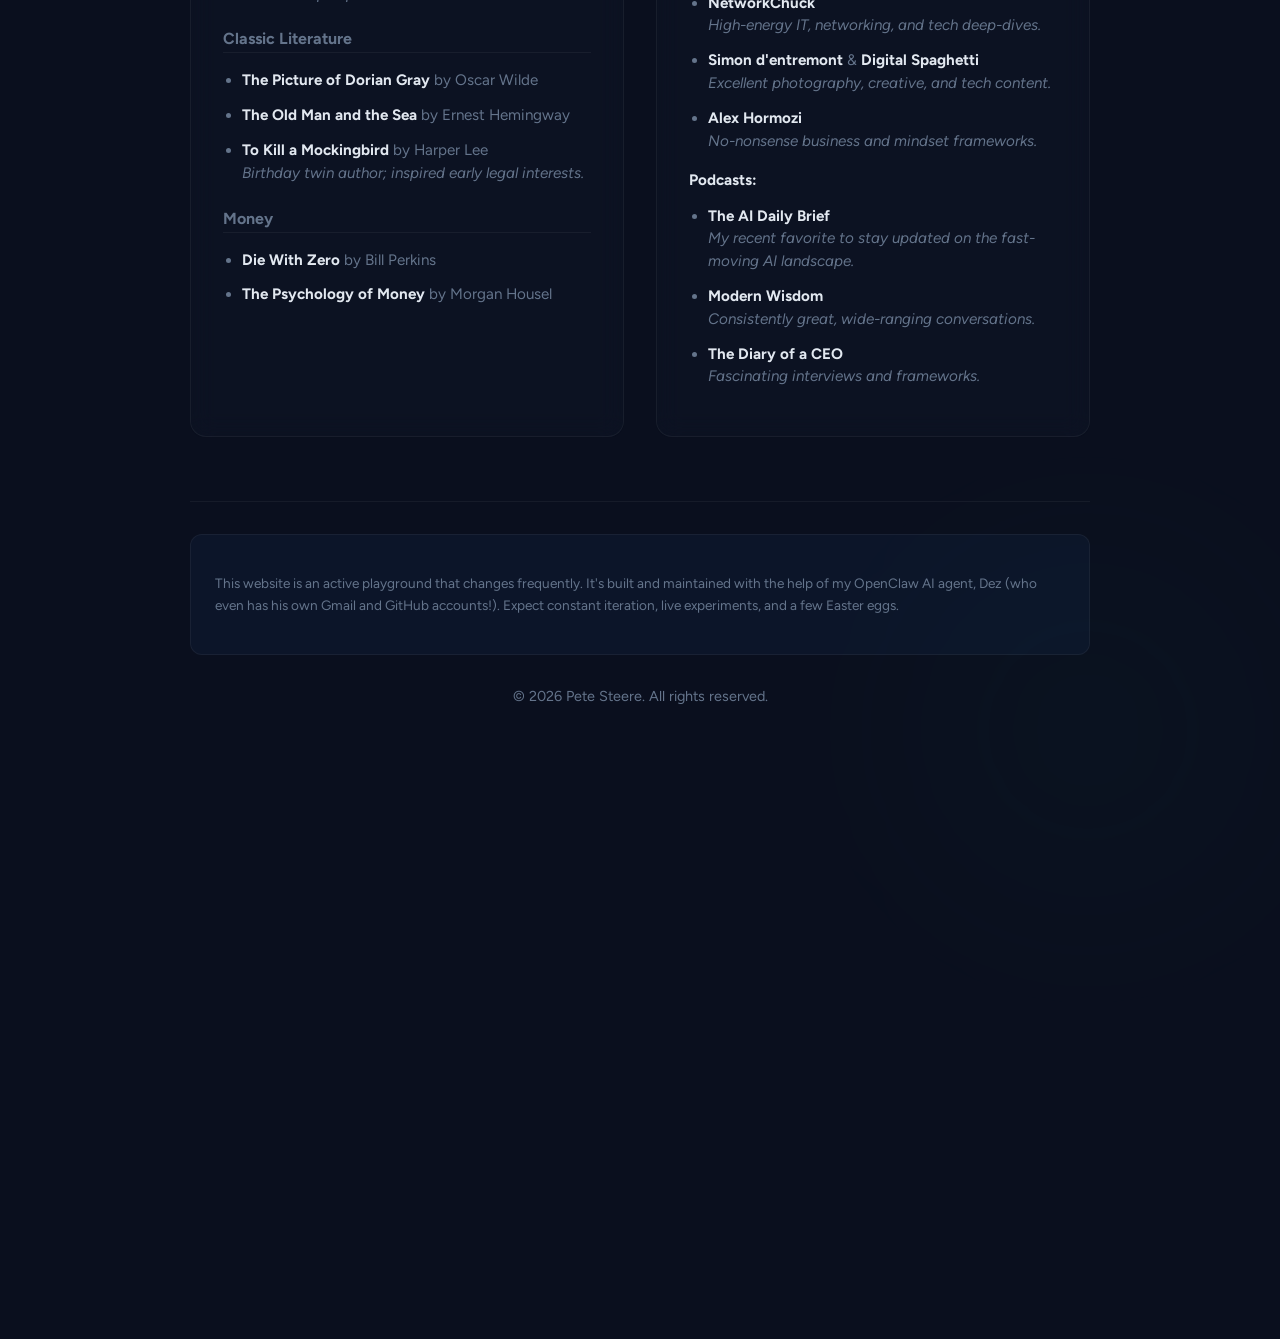
==== commit a57907df: "Streamline personal section and update AI/Home Lab phrasing" ====
--- a/index.html
+++ b/index.html
@@ -22,7 +22,7 @@
             
             <div class="intro-block">
                 <p>I'm Pete.</p>
-                <p>Personally, I'm a lifelong Massachusetts resident and a devoted father who traded basketball and skateboarding for the golf course and home maintenance. I'm just as comfortable mowing the lawn or clearing snow as I am tinkering with small engines or maintaining my car—a skill set passed down from my father—all while managing my home automation and local AI experiments.</p>
+                <p>Personally, I'm a lifelong Massachusetts resident and a devoted father who traded basketball and skateboarding for the golf course. Whether I'm maintaining my own equipment or maintaining my home automation and local AI experiments, I enjoy the hands-on process of tinkering for my own exploration and learning.</p>
                 <p>Intellectually, I majored in Mathematics and Philosophy before earning my M.Ed. in Curriculum Design and Instruction. This background drives my constant hunger for learning—whether it's through deep reading, philosophy, or a relentless YouTube rotation—and a passion for breaking down complex systems.</p>
                 <p>Professionally, I'm the Manager of Customer Education & Certification at AtScale. My career has taken me across the globe—from Singapore and Sydney to Budapest and Bengaluru—training international partners and building strategies to maximize user success.</p>
                 <br>
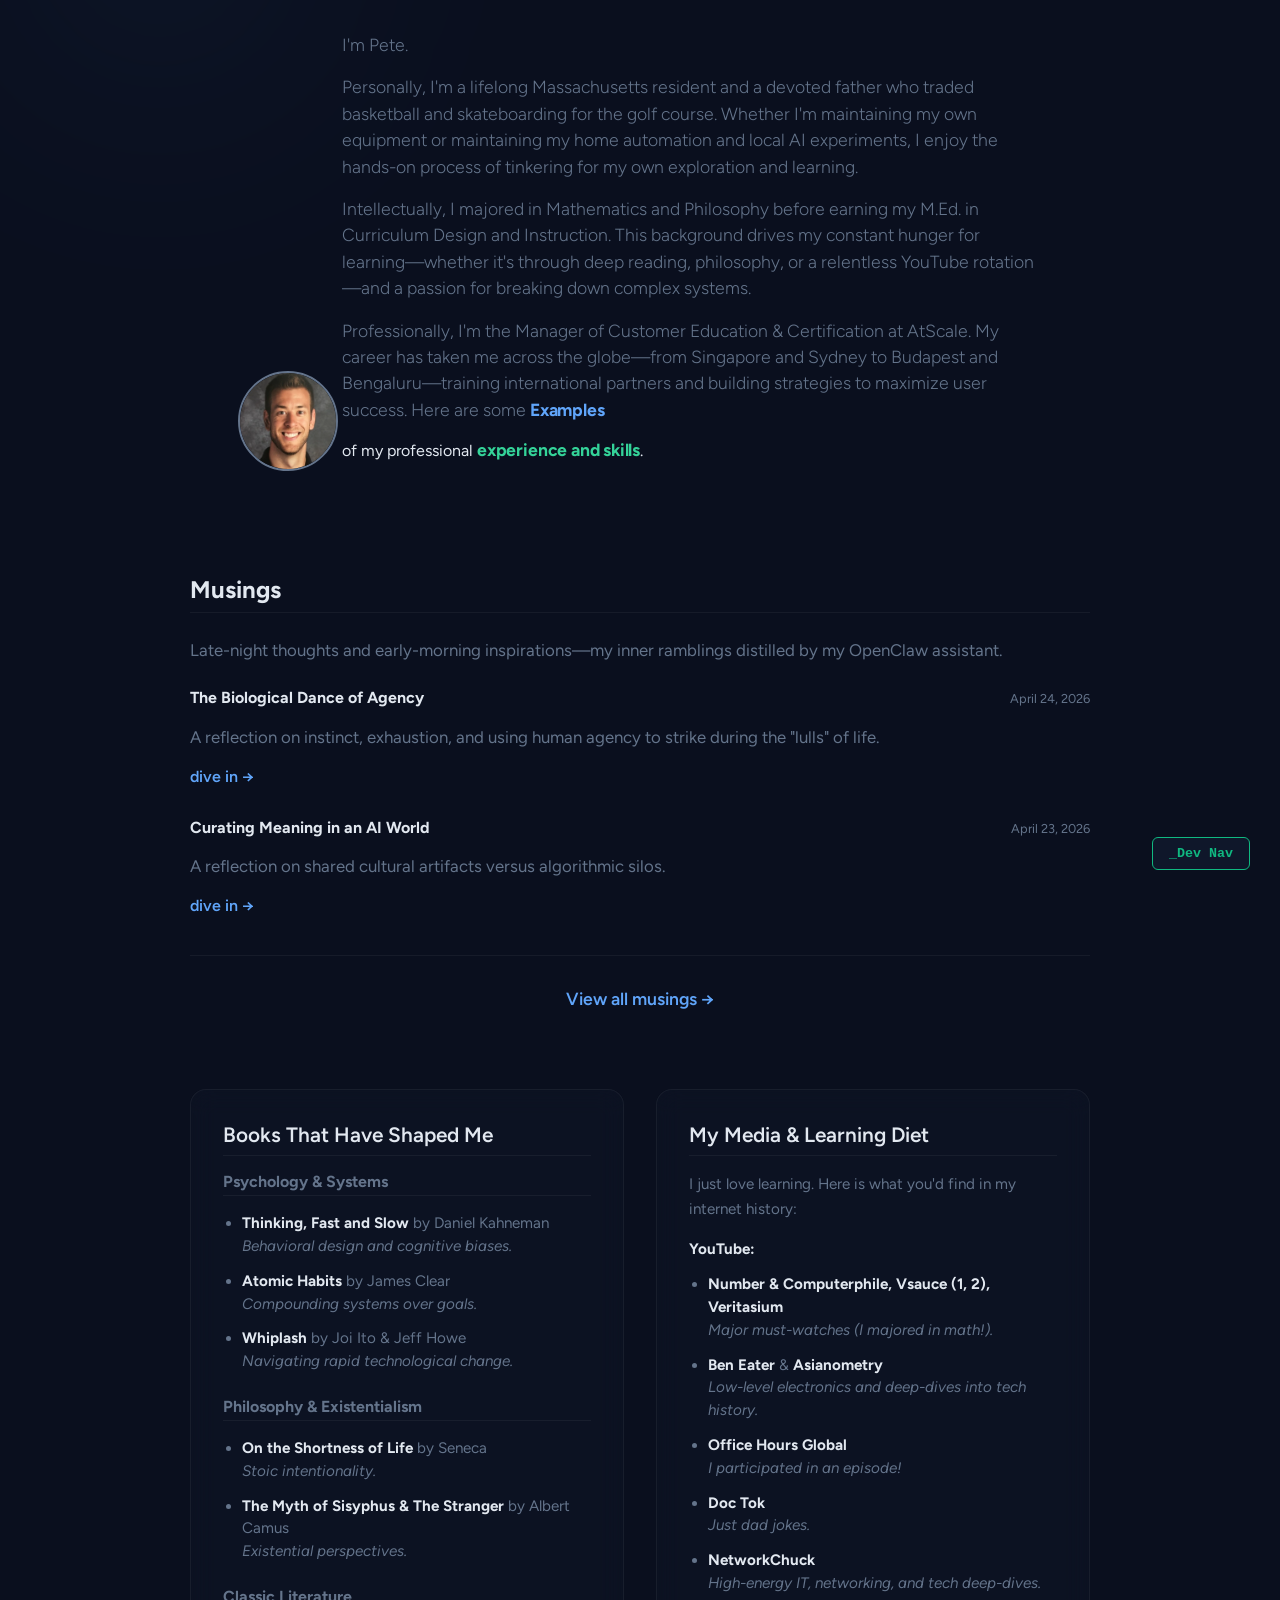
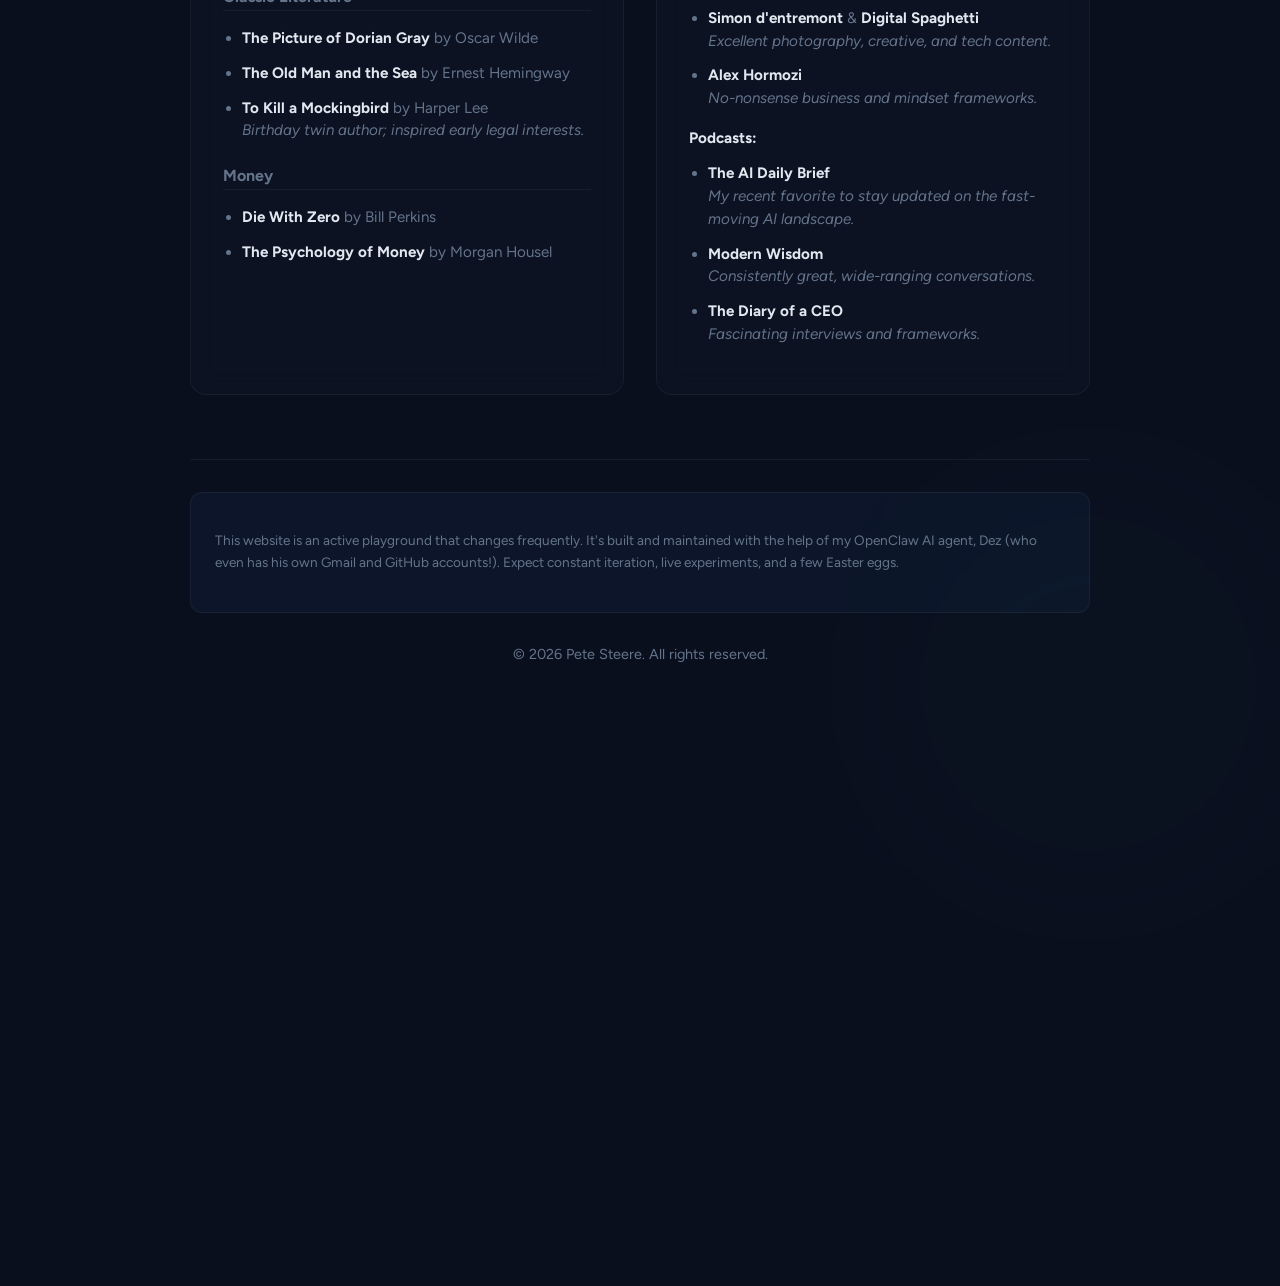
==== commit 7c922612: "Integrate nav links directly into professional bio and colorize them for visibility" ====
--- a/index.html
+++ b/index.html
@@ -24,13 +24,12 @@
                 <p>I'm Pete.</p>
                 <p>Personally, I'm a lifelong Massachusetts resident and a devoted father who traded basketball and skateboarding for the golf course. Whether I'm maintaining my own equipment or maintaining my home automation and local AI experiments, I enjoy the hands-on process of tinkering for my own exploration and learning.</p>
                 <p>Intellectually, I majored in Mathematics and Philosophy before earning my M.Ed. in Curriculum Design and Instruction. This background drives my constant hunger for learning—whether it's through deep reading, philosophy, or a relentless YouTube rotation—and a passion for breaking down complex systems.</p>
-                <p>Professionally, I'm the Manager of Customer Education & Certification at AtScale. My career has taken me across the globe—from Singapore and Sydney to Budapest and Bengaluru—training international partners and building strategies to maximize user success.</p>
-                <br>
-                <p style="white-space: nowrap;">
+                <p>Professionally, I'm the Manager of Customer Education & Certification at AtScale. My career has taken me across the globe—from Singapore and Sydney to Budapest and Bengaluru—training international partners and building strategies to maximize user success. Here are some 
                     <a href="Portfolio/index.html" class="text-link portfolio-link"><span class="wave-text">Examples</span><div class="link-glow"></div></a> 
                     of my professional 
                     <a href="AboutMe/index.html" class="text-link about-link"><span class="wave-text">experience and skills</span><div class="link-glow"></div></a>.
                 </p>
+                <br>
             </div>
         </header>
 
--- a/style.css
+++ b/style.css
@@ -120,7 +120,11 @@
     z-index: 2;
     position: relative;
     display: inline;
-    color: var(--text-main);
+    color: var(--primary); /* Use primary color to make links stand out */
+}
+
+.about-link span {
+    color: var(--secondary); /* Use secondary color for the second link */
 }
 
 .link-glow {
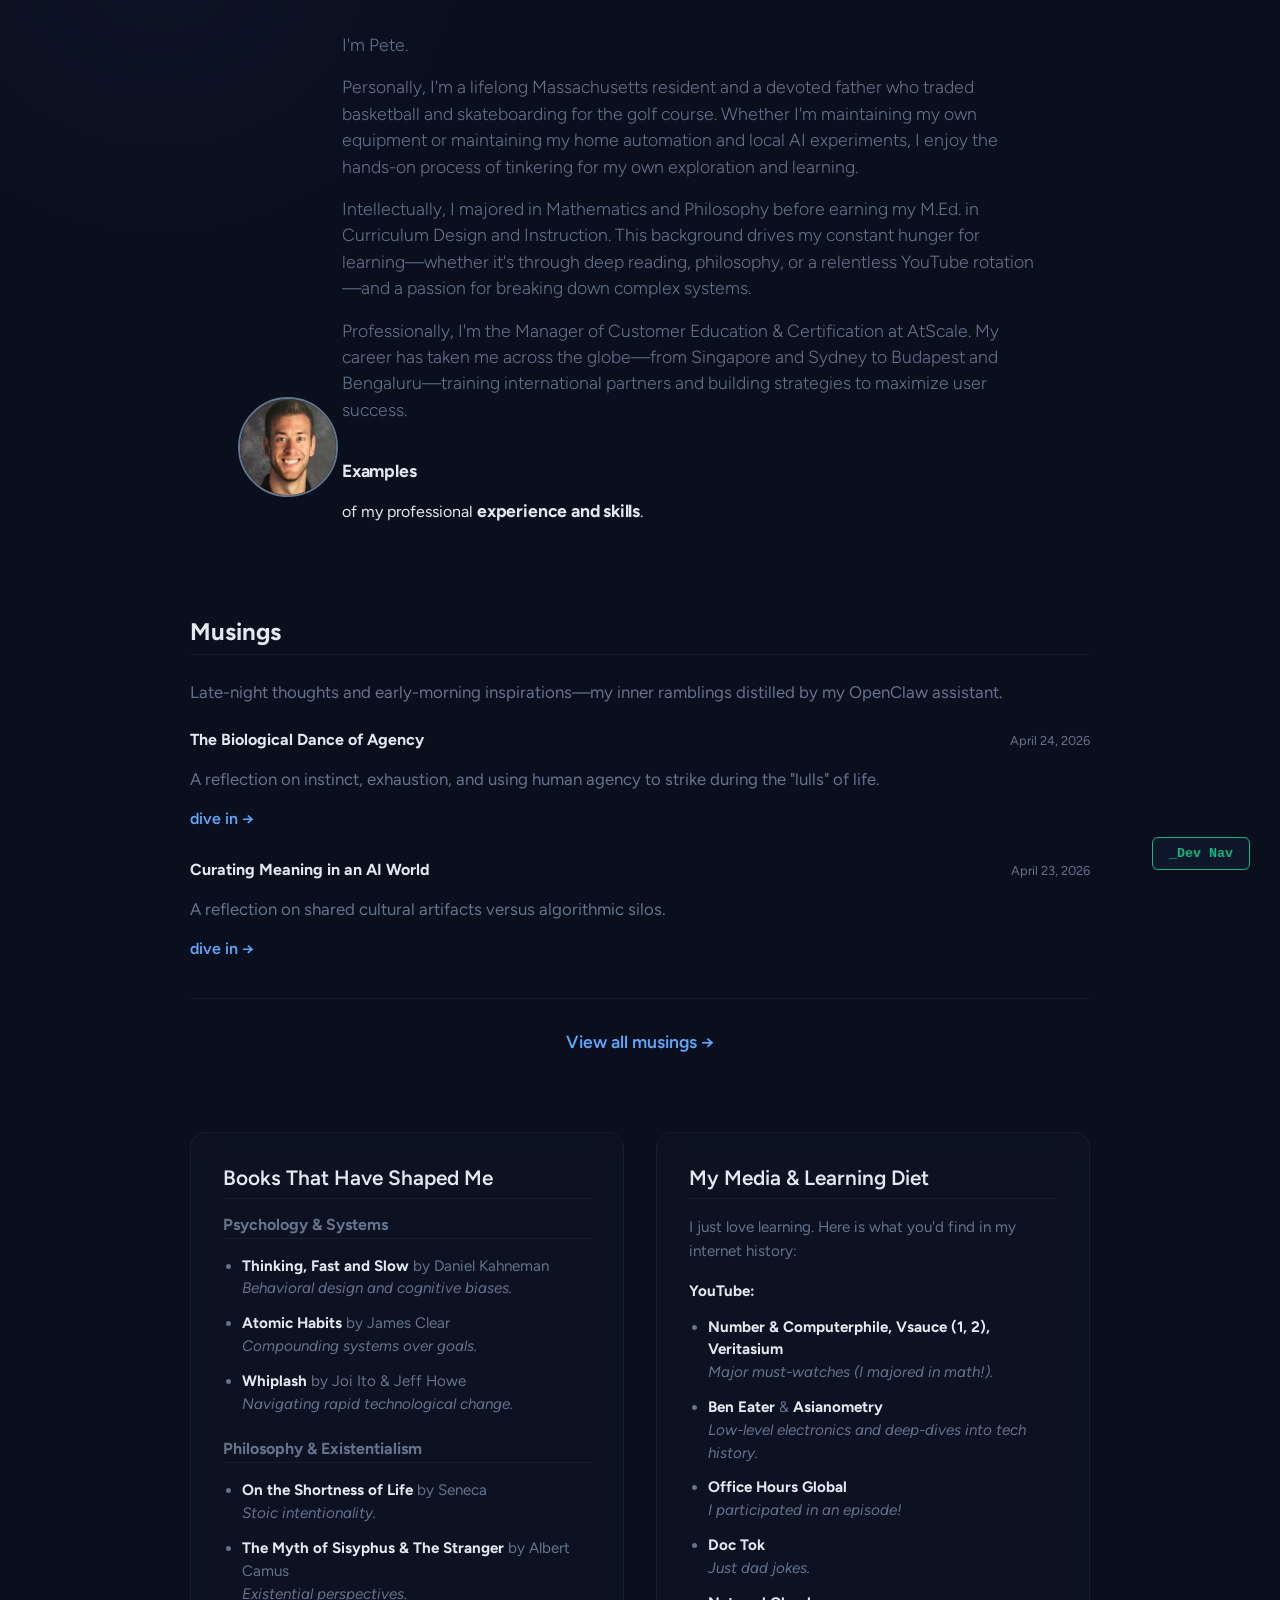
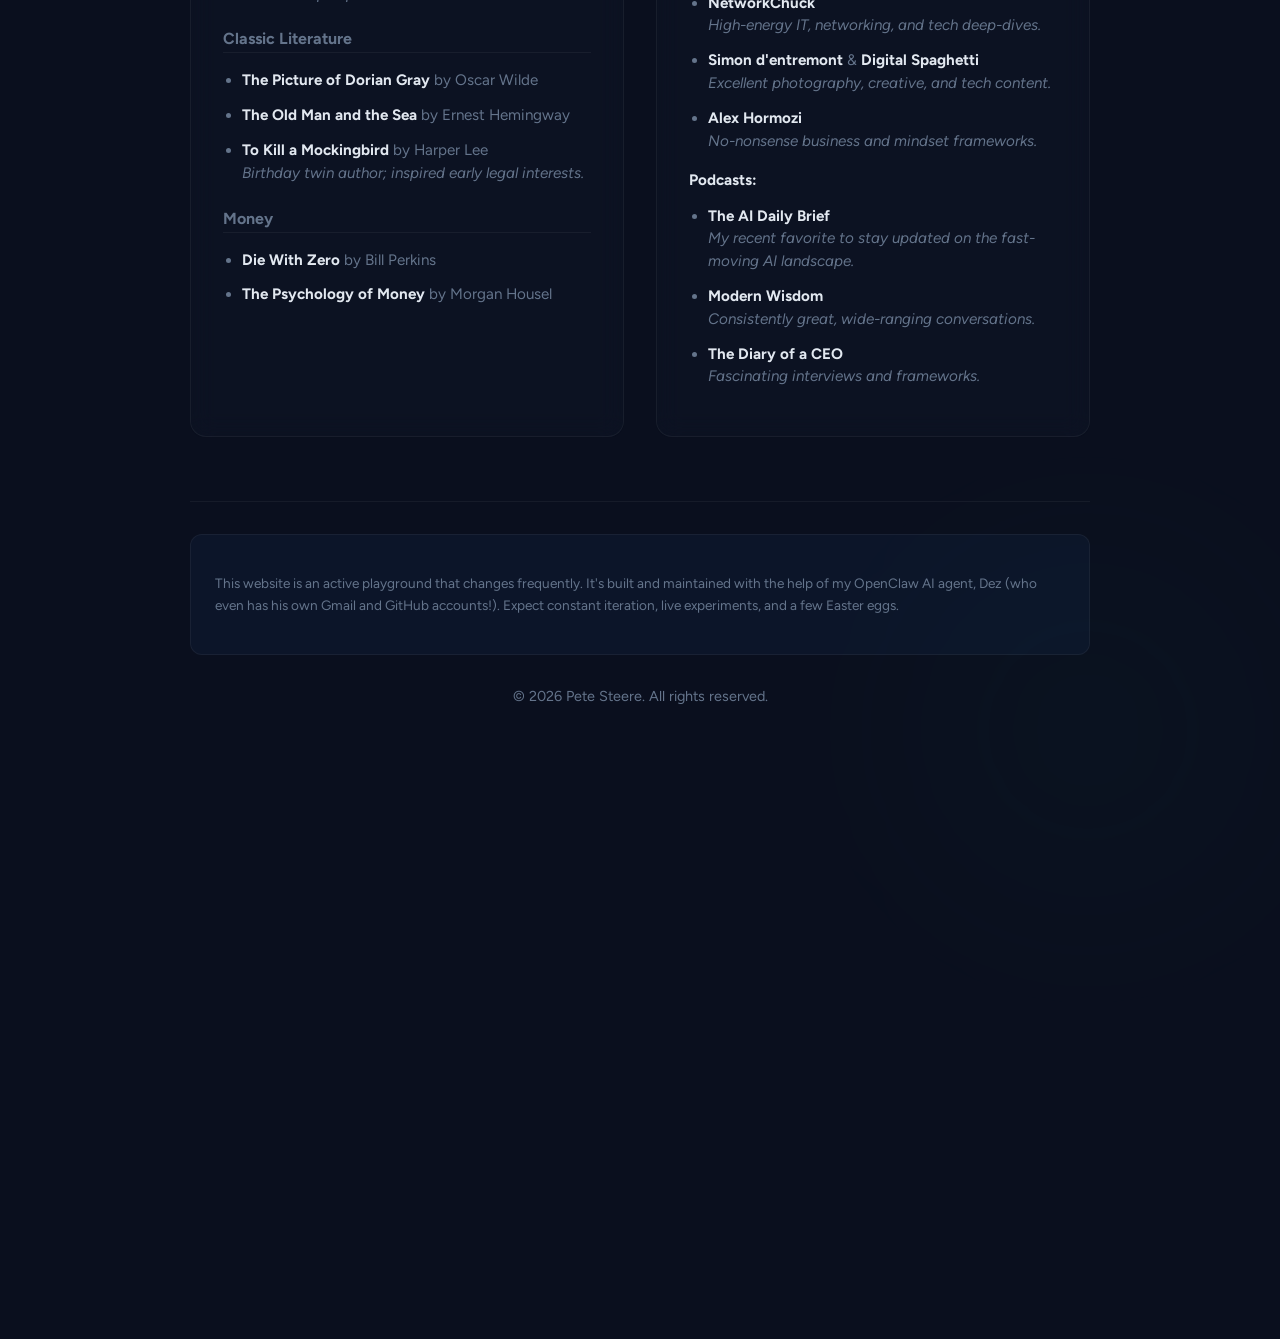
==== commit 03fdb662: "Revert "Integrate nav links directly into professional bio and colorize them for visibility" This re" ====
--- a/index.html
+++ b/index.html
@@ -24,12 +24,13 @@
                 <p>I'm Pete.</p>
                 <p>Personally, I'm a lifelong Massachusetts resident and a devoted father who traded basketball and skateboarding for the golf course. Whether I'm maintaining my own equipment or maintaining my home automation and local AI experiments, I enjoy the hands-on process of tinkering for my own exploration and learning.</p>
                 <p>Intellectually, I majored in Mathematics and Philosophy before earning my M.Ed. in Curriculum Design and Instruction. This background drives my constant hunger for learning—whether it's through deep reading, philosophy, or a relentless YouTube rotation—and a passion for breaking down complex systems.</p>
-                <p>Professionally, I'm the Manager of Customer Education & Certification at AtScale. My career has taken me across the globe—from Singapore and Sydney to Budapest and Bengaluru—training international partners and building strategies to maximize user success. Here are some 
+                <p>Professionally, I'm the Manager of Customer Education & Certification at AtScale. My career has taken me across the globe—from Singapore and Sydney to Budapest and Bengaluru—training international partners and building strategies to maximize user success.</p>
+                <br>
+                <p style="white-space: nowrap;">
                     <a href="Portfolio/index.html" class="text-link portfolio-link"><span class="wave-text">Examples</span><div class="link-glow"></div></a> 
                     of my professional 
                     <a href="AboutMe/index.html" class="text-link about-link"><span class="wave-text">experience and skills</span><div class="link-glow"></div></a>.
                 </p>
-                <br>
             </div>
         </header>
 
--- a/style.css
+++ b/style.css
@@ -120,11 +120,7 @@
     z-index: 2;
     position: relative;
     display: inline;
-    color: var(--primary); /* Use primary color to make links stand out */
-}
-
-.about-link span {
-    color: var(--secondary); /* Use secondary color for the second link */
+    color: var(--text-main);
 }
 
 .link-glow {
